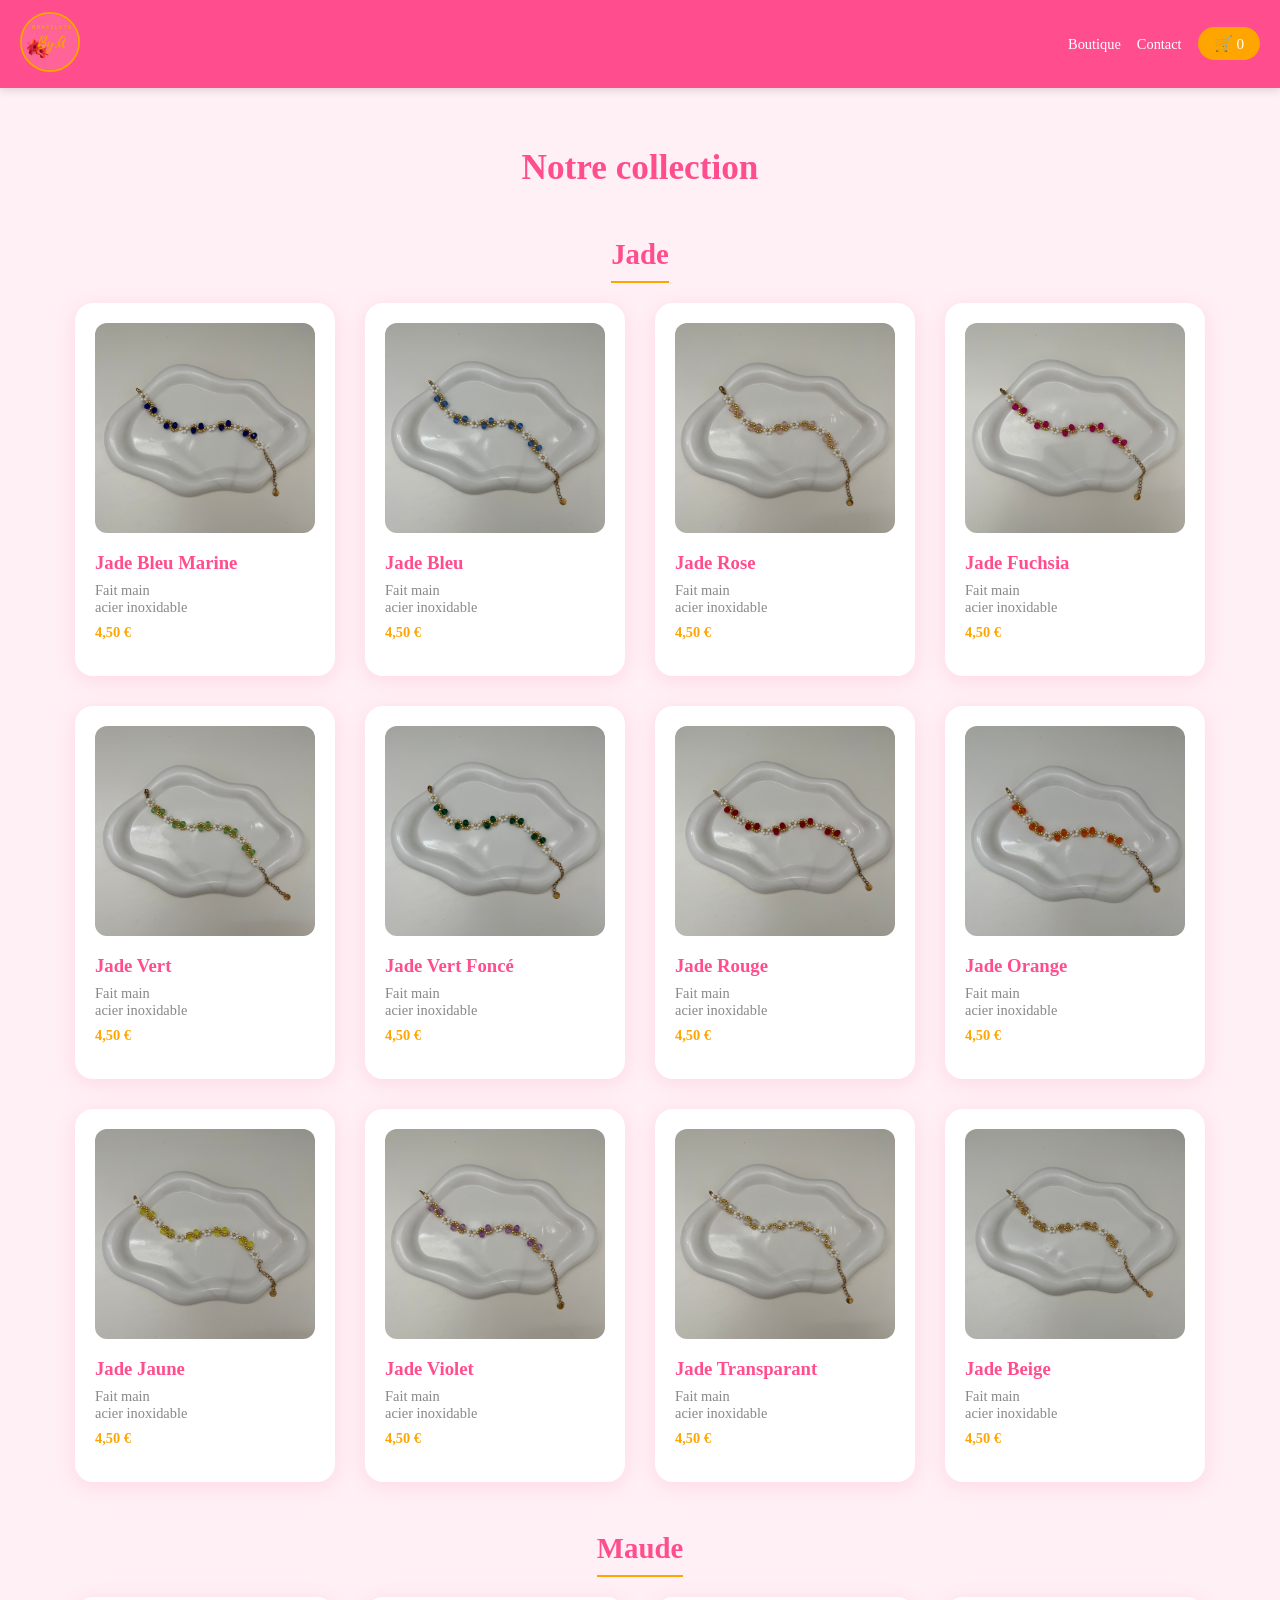
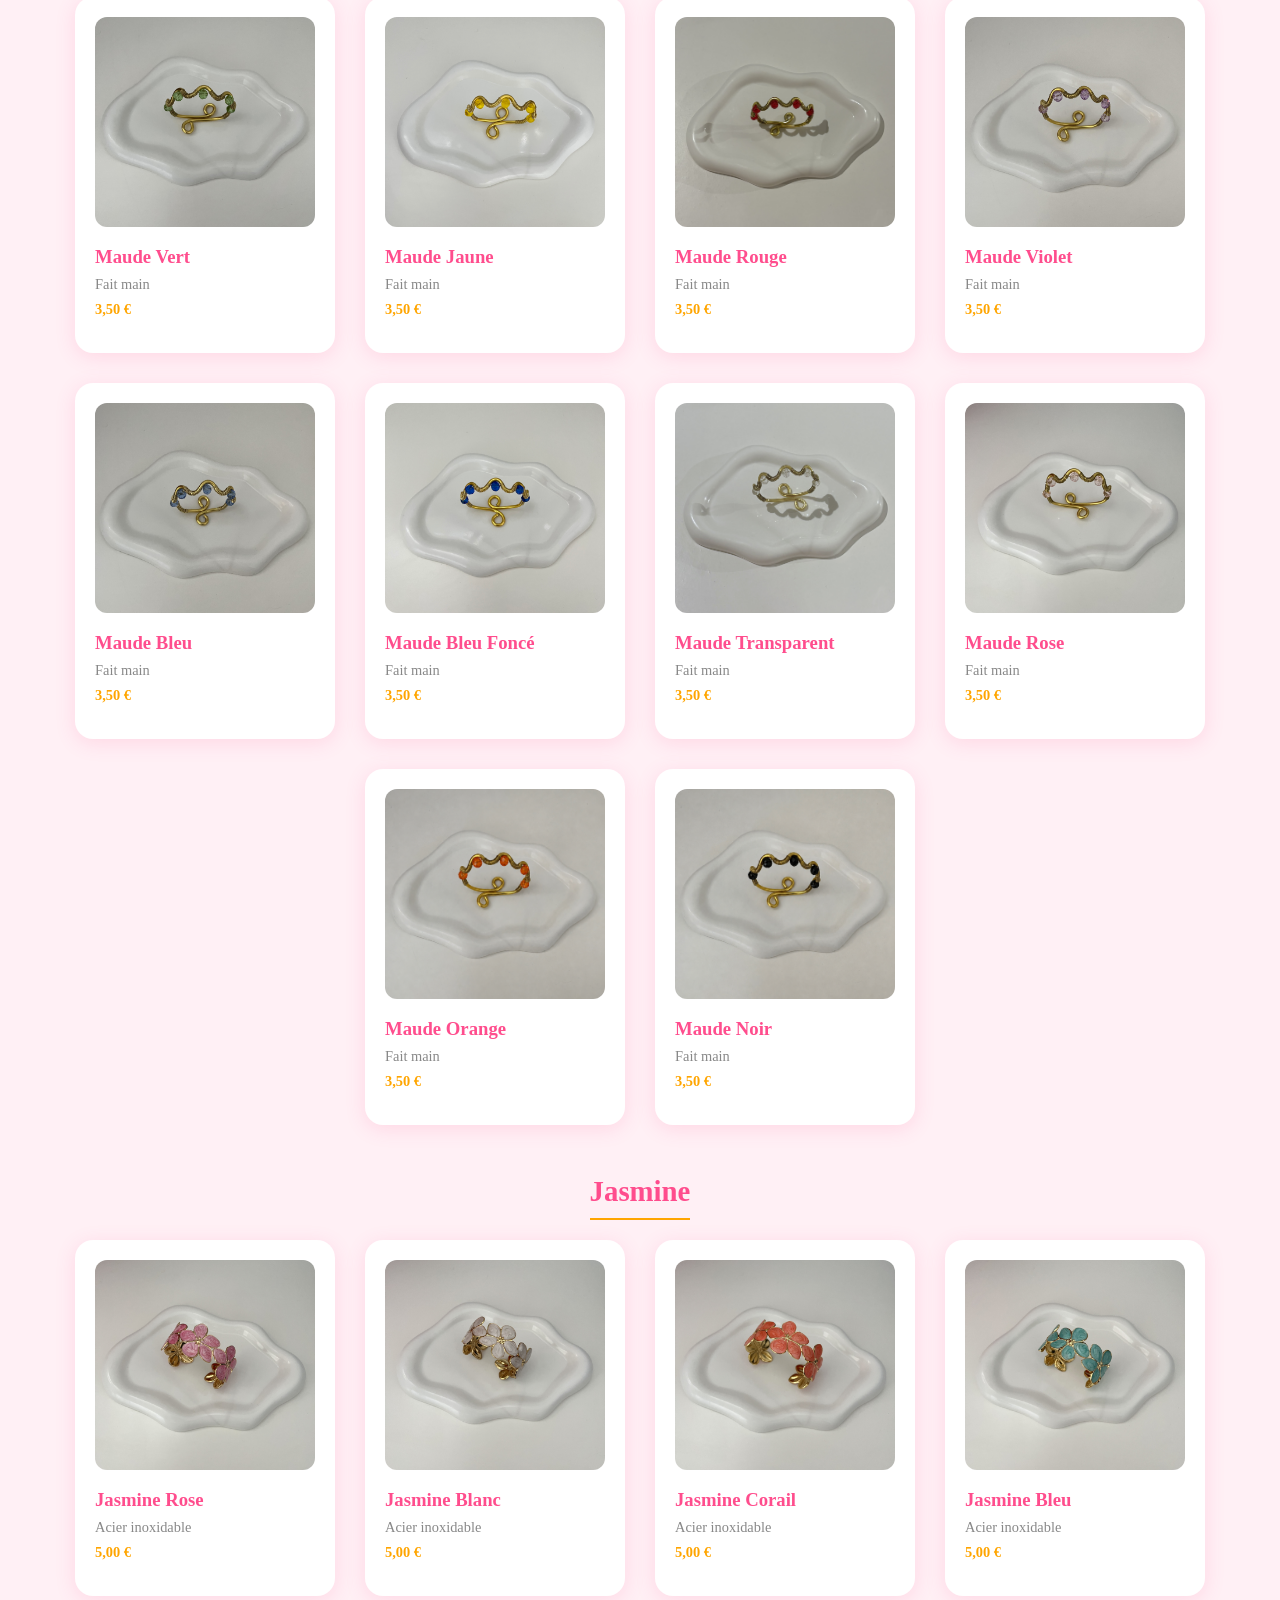
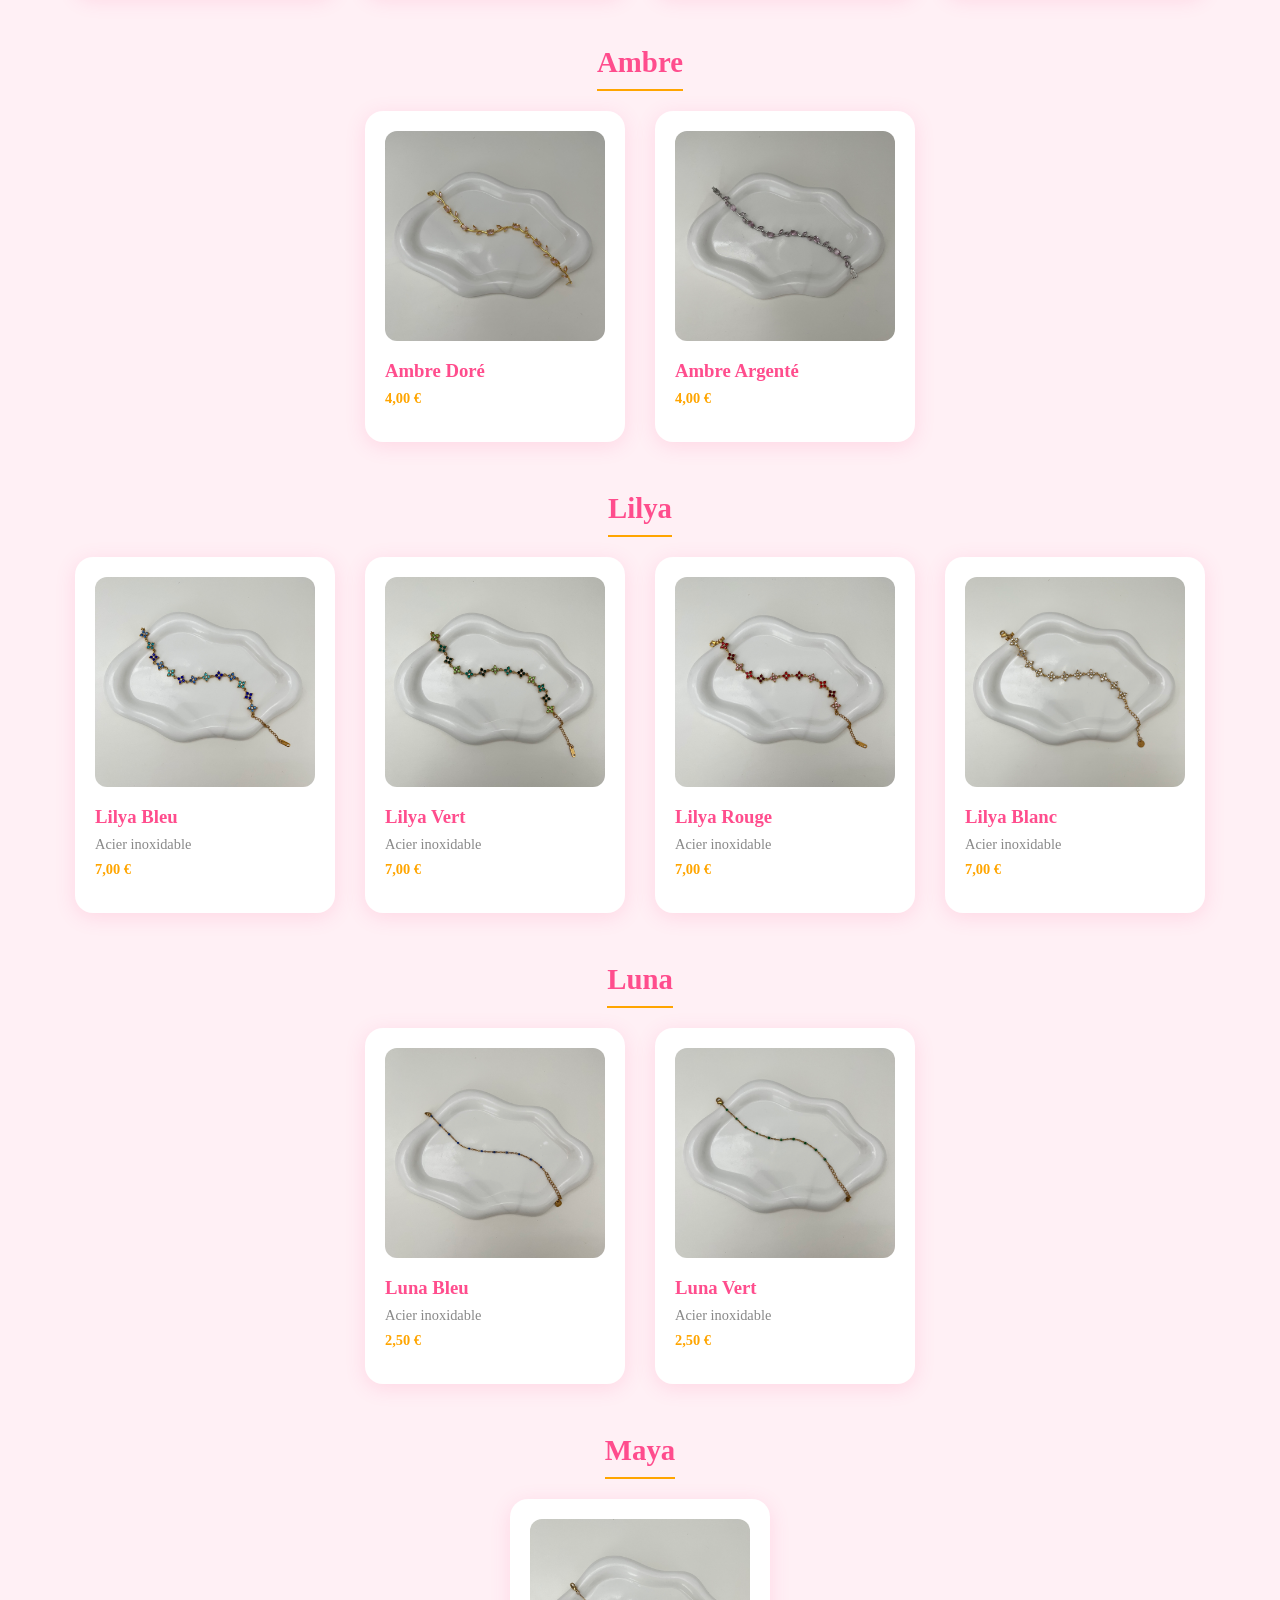
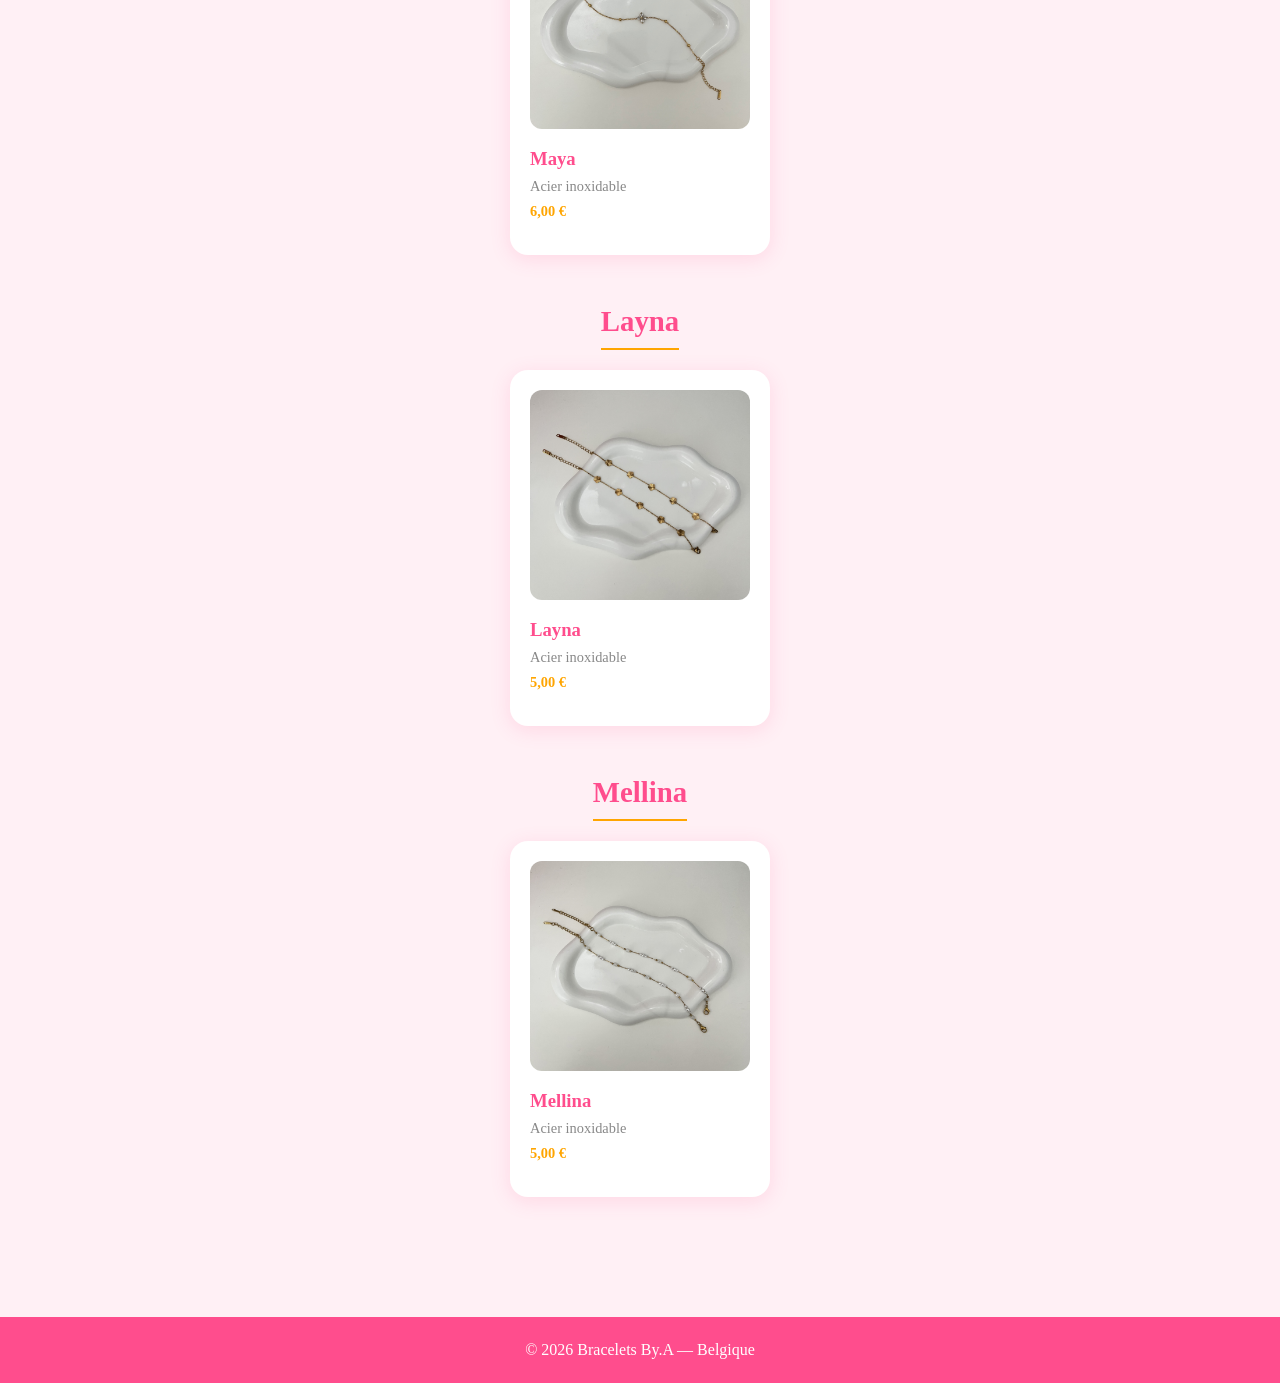
==== boutique.html @ 864e44b2 "Update boutique.html" ====
<!DOCTYPE html>
<html lang="fr">
<head>
  <meta charset="UTF-8" />
  <meta name="viewport" content="width=device-width, initial-scale=1.0"/>
  <title>Boutique — Bracelets By.A</title>
  <link rel="stylesheet" href="style.css" />
  <link rel="icon" type="image/png" href="images/logo.png">
</head>
<body>

  <header>
    <a href="index.html" class="logo">
      <img src="images/logo.png" alt="Bracelets By.A" />
    </a>
    <nav>
      <a href="boutique.html">Boutique</a>
      <a href="contact.html">Contact</a>
      <a href="panier.html" class="icone-panier">
        🛒 <span id="compteur-panier">0</span>
      </a>
    </nav>
  </header>

  <section class="boutique">
    <h2>Notre collection</h2>

    <!-- JADE -->
    <h3 class="categorie" id="jade">Jade</h3>
    <div class="produits">
      <a href="produit.html?nom=Jade Bleu Marine&prix=4.50&photo=jadebleumarine.jpeg&stock= 1" class="carte">
        <img src="images/jadebleumarine.jpeg" alt="Jade Bleu Marine" />
        <h3>Jade Bleu Marine</h3>
        <p class="description">Fait main<br>acier inoxidable</p>
        <p class="prix">4,50 €</p>
      </a>
      <a href="produit.html?nom=Jade Bleu&prix=4.50&photo=jadebleu.jpeg&stock= 3" class="carte">
        <img src="images/jadebleu.jpeg" alt="Jade Bleu" />
        <h3>Jade Bleu</h3>
        <p class="description">Fait main<br>acier inoxidable</p>
        <p class="prix">4,50 €</p>
      </a>
      <a href="produit.html?nom=Jade Rose&prix=4.50&photo=jaderose.jpeg&stock= 2" class="carte">
        <img src="images/jaderose.jpeg" alt="Jade Rose" />
        <h3>Jade Rose</h3>
        <p class="description">Fait main<br>acier inoxidable</p>
        <p class="prix">4,50 €</p>
      </a>
      <a href="produit.html?nom=Jade Fuchsia&prix=4.50&photo=jadefuchsia.jpeg&stock= 2" class="carte">
        <img src="images/jadefuchsia.jpeg" alt="Jade Fuchsia" />
        <h3>Jade Fuchsia</h3>
        <p class="description">Fait main<br>acier inoxidable</p>
        <p class="prix">4,50 €</p>
      </a>
      <a href="produit.html?nom=Jade Vert&prix=4.50&photo=jadevert.jpeg&stock= 2" class="carte">
        <img src="images/jadevert.jpeg" alt="Jade Vert" />
        <h3>Jade Vert</h3>
        <p class="description">Fait main<br>acier inoxidable</p>
        <p class="prix">4,50 €</p>
      </a>
      <a href="produit.html?nom=Jade Vert Foncé&prix=4.50&photo=jadevertfoncé.jpeg&stock= 2" class="carte">
        <img src="images/jadevertfoncé.jpeg" alt="Jade Vert Foncé" />
        <h3>Jade Vert Foncé</h3>
        <p class="description">Fait main<br>acier inoxidable</p>
        <p class="prix">4,50 €</p>
      </a>
      <a href="produit.html?nom=Jade Rouge&prix=4.50&photo=jaderouge.jpeg&stock= 2" class="carte">
        <img src="images/jaderouge.jpeg" alt="Jade Rouge" />
        <h3>Jade Rouge</h3>
        <p class="description">Fait main<br>acier inoxidable</p>
        <p class="prix">4,50 €</p>
      </a>
      <a href="produit.html?nom=Jade Orange&prix=4.50&photo=jadeorange.jpeg&stock= 1" class="carte">
        <img src="images/jadeorange.jpeg" alt="Jade Orange" />
        <h3>Jade Orange</h3>
        <p class="description">Fait main<br>acier inoxidable</p>
        <p class="prix">4,50 €</p>
      </a>
       <a href="produit.html?nom=Jade Jaune&prix=4.50&photo=jadejaune.jpeg&stock= 2" class="carte">
        <img src="images/jadejaune.jpeg" alt="Jade Jaune" />
        <h3>Jade Jaune</h3>
        <p class="description">Fait main<br>acier inoxidable</p>
        <p class="prix">4,50 €</p>
      </a>
        <a href="produit.html?nom=Jade Violet&prix=4.50&photo=jadeviolet.jpeg&stock= 1" class="carte">
        <img src="images/jadeviolet.jpeg" alt="Jade Violet" />
        <h3>Jade Violet</h3>
        <p class="description">Fait main<br>acier inoxidable</p>
        <p class="prix">4,50 €</p>
      </a>
        <a href="produit.html?nom=Jade Transparant&prix=4.50&photo=jadetransparant.jpeg&stock= 3" class="carte">
        <img src="images/jadetransparant.jpeg" alt="Jade Transparant" />
        <h3>Jade Transparant</h3>
        <p class="description">Fait main<br>acier inoxidable</p>
        <p class="prix">4,50 €</p>
      </a>
        <a href="produit.html?nom=Jade Beige&prix=4.50&photo=jadebeige.jpeg&stock= 1" class="carte">
        <img src="images/jadebeige.jpeg" alt="Jade Beige" />
        <h3>Jade Beige</h3>
        <p class="description">Fait main<br>acier inoxidable</p>
        <p class="prix">4,50 €</p>
      </a>
    </div>

    <!-- MAUDE -->
    <h3 class="categorie" id="maude">Maude</h3>
    <div class="produits">
      <a href="produit.html?nom=Maude Vert&prix=3.50&photo=maudevert.jpeg&stock= 5" class="carte">
        <img src="images/maudevert.jpeg" alt="Maude Vert" />
        <h3>Maude Vert</h3>
        <p class="description">Fait main</p>
        <p class="prix">3,50 €</p>
      </a>
      <a href="produit.html?nom=Maude Jaune&prix=3.50&photo=maudejaune.jpeg&stock= 2" class="carte">
        <img src="images/maudejaune.jpeg" alt="Maude Jaune" />
        <h3>Maude Jaune</h3>
        <p class="description">Fait main</p>
        <p class="prix">3,50 €</p>
      </a>
      <a href="produit.html?nom=Maude Rouge&prix=3.50&photo=mauderouge.jpeg&stock= 2" class="carte">
        <img src="images/mauderouge.jpeg" alt="Maude Rouge" />
        <h3>Maude Rouge</h3>
        <p class="description">Fait main</p>
        <p class="prix">3,50 €</p>
      </a>
      <a href="produit.html?nom=Maude Violet&prix=3.50&photo=maudeviolet.jpeg&stock= 1" class="carte">
        <img src="images/maudeviolet.jpeg" alt="Maude Violet" />
        <h3>Maude Violet</h3>
        <p class="description">Fait main</p>
        <p class="prix">3,50 €</p>
      </a>
      <a href="produit.html?nom=Maude Bleu&prix=3.50&photo=maudebleu.jpeg&stock= 3" class="carte">
        <img src="images/maudebleu.jpeg" alt="Maude Bleu" />
        <h3>Maude Bleu</h3>
        <p class="description">Fait main</p>
        <p class="prix">3,50 €</p>
      </a>
      <a href="produit.html?nom=Maude Bleu Foncé&prix=3.50&photo=maudebleufoncé.jpeg&stock= 3" class="carte">
        <img src="images/maudebleufoncé.jpeg" alt="Maude Bleu Foncé" />
        <h3>Maude Bleu Foncé</h3>
        <p class="description">Fait main</p>
        <p class="prix">3,50 €</p>
      </a>
      <a href="produit.html?nom=Maude Transparent&prix=3.50&photo=maudetransparant.jpeg&stock= 6" class="carte">
        <img src="images/maudetransparant.jpeg" alt="Maude Transparent" />
        <h3>Maude Transparent</h3>
        <p class="description">Fait main</p>
        <p class="prix">3,50 €</p>
      </a>
      <a href="produit.html?nom=Maude Rose&prix=3.50&photo=mauderose.jpeg&stock= 1" class="carte">
        <img src="images/mauderose.jpeg" alt="Maude Noir" />
        <h3>Maude Rose</h3>
        <p class="description">Fait main</p>
        <p class="prix">3,50 €</p>
      </a>
        <a href="produit.html?nom=Maude Orange&prix=3.50&photo=maudeorange.jpeg&stock= 2" class="carte">
        <img src="images/maudeorange.jpeg" alt="Maude Orange" />
        <h3>Maude Orange</h3>
        <p class="description">Fait main</p>
        <p class="prix">3,50 €</p>
      </a>
      <a href="produit.html?nom=Maude Noir&prix=3.50&photo=maudenoir.jpeg&stock= 6" class="carte">
        <img src="images/maudenoir.jpeg" alt="Maude Noir" />
        <h3>Maude Noir</h3>
        <p class="description">Fait main</p>
        <p class="prix">3,50 €</p>
      </a>
    </div>

    <!-- JASMINE -->
    <h3 class="categorie" id="jasmine">Jasmine</h3>
    <div class="produits">
      <a href="produit.html?nom=Jasmine Rose&prix=5.00&photo=jasminerose.jpeg&stock= 4" class="carte">
        <img src="images/jasminerose.jpeg" alt="Jasmine Rose" />
        <h3>Jasmine Rose</h3>
        <p class="description">Acier inoxidable</p>
        <p class="prix">5,00 €</p>
      </a>
      <a href="produit.html?nom=Jasmine Blanc&prix=5.00&photo=jasmineblanc.jpeg&stock= 4" class="carte">
        <img src="images/jasmineblanc.jpeg" alt="Jasmine Blanc" />
        <h3>Jasmine Blanc</h3>
        <p class="description">Acier inoxidable</p>
        <p class="prix">5,00 €</p>
      </a>
      <a href="produit.html?nom=Jasmine Corail&prix=5.00&photo=jasminecorail.jpeg&stock= 4" class="carte">
        <img src="images/jasminecorail.jpeg" alt="Jasmine Corail" />
        <h3>Jasmine Corail</h3>
        <p class="description">Acier inoxidable</p>
        <p class="prix">5,00 €</p>
      </a>
      <a href="produit.html?nom=Jasmine Bleu&prix=5.00&photo=jasminebleu.jpeg&stock= 4" class="carte">
        <img src="images/jasminebleu.jpeg" alt="Jasmine Bleu" />
        <h3>Jasmine Bleu</h3>
        <p class="description">Acier inoxidable</p>
        <p class="prix">5,00 €</p>
      </a>
    </div>

    <!-- Ambre -->
    <h3 class="categorie" id="ambre">Ambre</h3>
    <div class="produits">
      <a href="produit.html?nom=Ambre Doré&prix=4.00&photo=ambredoré.jpeg&stock= 5" class="carte">
        <img src="images/ambredoré.jpeg" alt="Ambre Doré" />
        <h3>Ambre Doré</h3>
        <p class="prix">4,00 €</p>
      </a>
      <a href="produit.html?nom=Ambre Argenté&prix=4.00&photo=ambreargenté.jpeg&stock= 5" class="carte">
        <img src="images/ambreargenté.jpeg" alt="Ambre Argenté" />
        <h3>Ambre Argenté</h3>
        <p class="prix">4,00 €</p>
      </a>
    </div>

  <!-- Lilya -->
    <h3 class="categorie" id="lilya">Lilya</h3>
    <div class="produits">
      <a href="produit.html?nom=Lilya Bleu&prix=7.00&photo=lilyableu.jpeg&stock= 10" class="carte">
        <img src="images/lilyableu.jpeg" alt="Lilya Bleu" />
        <h3>Lilya Bleu</h3>
        <p class="description">Acier inoxidable</p>
        <p class="prix">7,00 €</p>
      </a>
      <a href="produit.html?nom=Lilya Vert&prix=7.00&photo=lilyavert.jpeg&stock= 11" class="carte">
        <img src="images/lilyavert.jpeg" alt="Lilya Vert" />
        <h3>Lilya Vert</h3>
        <p class="description">Acier inoxidable</p>
        <p class="prix">7,00 €</p>
      </a>
      <a href="produit.html?nom=Lilya Rouge&prix=7.00&photo=lilyarouge.jpeg&stock= 10" class="carte">
        <img src="images/lilyarouge.jpeg" alt="Lilya Rouge" />
        <h3>Lilya Rouge</h3>
        <p class="description">Acier inoxidable</p>
        <p class="prix">7,00 €</p>
      </a>
      <a href="produit.html?nom=Lilya Blanc&prix=7.00&photo=lilyablanc.jpeg&stock= 10" class="carte">
        <img src="images/lilyablanc.jpeg" alt="Lilya Blanc" />
        <h3>Lilya Blanc</h3>
        <p class="description">Acier inoxidable</p>
        <p class="prix">7,00 €</p>
      </a>
    </div>

    <!-- Luna -->
    <h3 class="categorie" id="luna">Luna</h3>
    <div class="produits">
      <a href="produit.html?nom=Luna Bleu&prix=2.50&photo=lunableu.jpeg&stock= 6" class="carte">
        <img src="images/lunableu.jpeg" alt="Luna Bleu" />
        <h3>Luna Bleu</h3>
        <p class="description">Acier inoxidable</p>
        <p class="prix">2,50 €</p>
      </a>
      <a href="produit.html?nom=Luna Vert&prix=2.50&photo=lunavert.jpeg&stock= 5" class="carte">
        <img src="images/lunavert.jpeg" alt="Luna Vert" />
        <h3>Luna Vert</h3>
        <p class="description">Acier inoxidable</p>
        <p class="prix">2,50 €</p>
      </a>
    </div>

<!-- Maya -->
    <h3 class="categorie" id="maya">Maya</h3>
    <div class="produits">
      <a href="produit.html?nom=Maya&prix=6.00&photo=maya.jpeg&stock= 12" class="carte">
        <img src="images/maya.jpeg" alt="Maya" />
        <h3>Maya</h3>
        <p class="description">Acier inoxidable</p>
        <p class="prix">6,00 €</p>
      </a>
    </div>

    <!-- Layna -->
    <h3 class="categorie" id="layna">Layna</h3>
    <div class="produits">
      <a href="produit.html?nom=Layna&prix=5.00&photo=layna.jpg&stock= 1" class="carte">
        <img src="images/layna.jpg" alt="Layna" />
        <h3>Layna</h3>
        <p class="description">Acier inoxidable</p>
        <p class="prix">5,00 €</p>
      </a>
    </div>

    <!-- Mellina -->
    <h3 class="categorie" id="mellina">Mellina</h3>
    <div class="produits">
      <a href="produit.html?nom=Mellina&prix=5.00&photo=mellina.jpeg&stock= 5" class="carte">
        <img src="images/mellina.jpeg" alt="Mellina" />
        <h3>Mellina</h3>
        <p class="description">Acier inoxidable</p>
        <p class="prix">5,00 €</p>
      </a>
    </div>
  </section>

  <footer>
    <p>© 2026 Bracelets By.A — Belgique</p>
  </footer>

  <script src="panier.js"></script>

</body>
</html>
---- style.css ----
* {
  margin: 0;
  padding: 0;
  box-sizing: border-box;
  font-family: 'Georgia', serif;
}

body {
  background-color: #fff0f5;
  color: #333;
}

/* ── HEADER ── */
header {
  background-color: #ff4d8d;
  padding: 12px 20px;
  display: flex;
  justify-content: space-between;
  align-items: center;
  gap: 20px;
  position: sticky;
  top: 0;
  z-index: 100;
  box-shadow: 0 2px 8px rgba(0,0,0,0.15);
}

.logo img {
  height: 60px;
  width: 60px;
  object-fit: cover;
  border-radius: 50%;
  border: 2px solid #ffa500;
}

nav a {
  margin-left: 12px;
  text-decoration: none;
  color: white;
  font-size: 0.9rem;
}
nav a:hover { text-decoration: underline; }

.icone-panier {
  background-color: #ffa500;
  color: white !important;
  padding: 8px 16px;
  border-radius: 20px;
  font-size: 0.95rem;
}

/* ── HERO ── */
.hero {
  width: 100%;
  position: relative;
}

.banniere {
  width: 100%;
  max-height: 500px;
  object-fit: cover;
  display: block;
}

.bouton-hero {
  position: absolute;
  bottom: 30px;
  left: 50%;
  transform: translateX(-50%);
  background-color: #ff4d8d;
  color: white;
  padding: 14px 32px;
  border-radius: 30px;
  text-decoration: none;
  font-size: 1.1rem;
  font-family: 'Georgia', serif;
  transition: background 0.3s;
  white-space: nowrap;
}

.bouton-hero:hover { background-color: #ffa500; }

/* ── BOUTON ── */
.bouton-centre {
  text-align: center;
  padding: 40px 20px;
  background-color: #fff0f5;
}

.bouton {
  background-color: #ff4d8d;
  color: white;
  padding: 16px 36px;
  border-radius: 30px;
  text-decoration: none;
  font-size: 1.1rem;
  display: inline-block;
  transition: background 0.3s;
}
.bouton:hover { background-color: #ffa500; }

/* ── AVANTAGES ── */
.avantages {
  display: flex;
  justify-content: center;
  gap: 40px;
  padding: 50px 40px;
  flex-wrap: wrap;
  background: white;
}

.avantage {
  text-align: center;
  max-width: 220px;
}
.avantage span { font-size: 2.5rem; }
.avantage h3 { color: #ff4d8d; margin: 12px 0 8px; }
.avantage p { color: #888; font-size: 0.95rem; }

/* ── BOUTIQUE ── */
.boutique {
  padding: 60px 40px;
  text-align: center;
}
.boutique h2 {
  font-size: 2.2rem;
  color: #ff4d8d;
  margin-bottom: 40px;
}

.produits {
  display: flex;
  flex-wrap: wrap;
  gap: 30px;
  justify-content: center;
}

.carte {
  background: white;
  border-radius: 18px;
  padding: 20px;
  width: 260px;
  box-shadow: 0 4px 20px rgba(255,77,141,0.15);
  transition: transform 0.25s;
  text-align: left;
  text-decoration: none;
  color: inherit;
  display: block;
  box-sizing: border-box;
}
.carte:hover { transform: translateY(-6px); }
.carte:visited { color: inherit; }

.carte img {
  width: 100%;
  height: 210px;
  object-fit: cover;
  border-radius: 12px;
  margin-bottom: 15px;
}
.carte h3 { color: #ff4d8d; margin-bottom: 8px; }
.carte p { color: #888; font-size: 0.9rem; margin-bottom: 8px; }
.prix {
  font-size: 1.25rem;
  font-weight: bold;
  color: #ffa500;
  margin-bottom: 15px !important;
}

/* ── CATEGORIES ── */
.categorie {
  font-size: 1.8rem;
  color: #ff4d8d;
  margin: 50px auto 20px;
  text-align: center;
  border-bottom: 2px solid #ffa500;
  padding-bottom: 10px;
  width: fit-content;
}

/* ── PANIER PAGE ── */
.panier-page {
  max-width: 700px;
  margin: 60px auto;
  padding: 0 20px;
}
.panier-page h2 {
  font-size: 2rem;
  color: #ff4d8d;
  margin-bottom: 30px;
}

.ligne-panier {
  display: flex;
  align-items: center;
  justify-content: space-between;
  background: white;
  padding: 16px 20px;
  border-radius: 12px;
  margin-bottom: 12px;
  box-shadow: 0 2px 10px rgba(255,77,141,0.1);
}
.nom-produit { flex: 1; font-size: 1rem; color: #333; }
.qte { margin: 0 20px; color: #888; }
.sous-total { font-weight: bold; color: #ffa500; margin-right: 20px; }

.supprimer {
  background: none;
  border: none;
  color: #aaa;
  font-size: 1.1rem;
  cursor: pointer;
}
.supprimer:hover { color: #e05c5c; }

#resume-panier {
  text-align: right;
  margin-top: 30px;
}
#resume-panier p {
  font-size: 1.3rem;
  margin-bottom: 20px;
  color: #333;
}

#bouton-payer {
  background-color: #ff4d8d;
  color: white;
  border: none;
  padding: 16px 40px;
  border-radius: 30px;
  font-size: 1.1rem;
  cursor: pointer;
  transition: background 0.3s;
}
#bouton-payer:hover { background-color: #ffa500; }
#bouton-payer:disabled { background-color: #ccc; cursor: not-allowed; }

/* ── CONTACT ── */
.contact {
  max-width: 600px;
  margin: 80px auto;
  text-align: center;
  padding: 0 20px;
}
.contact h2 { font-size: 2rem; color: #ff4d8d; margin-bottom: 20px; }
.contact p { margin-bottom: 12px; font-size: 1.05rem; }
.contact a { color: #ffa500; }

/* ── FOOTER ── */
footer {
  text-align: center;
  padding: 24px;
  background-color: #ff4d8d;
  color: white;
  margin-top: 60px;
}

/* ── PAGE PRODUIT ── */
.page-produit {
  display: flex;
  flex-direction: row;
  gap: 60px;
  max-width: 900px;
  margin: 60px auto;
  padding: 0 20px;
  align-items: flex-start;
}

.produit-image {
  flex-shrink: 0;
}

.produit-image img {
  width: 280px;
  height: 280px;
  object-fit: cover;
  border-radius: 20px;
  box-shadow: 0 4px 20px rgba(255,77,141,0.2);
}

.produit-info {
  display: flex;
  flex-direction: column;
  gap: 20px;
}

.produit-info h2 {
  font-size: 2rem;
  color: #ff4d8d;
}

.produit-prix {
  font-size: 1.8rem;
  font-weight: bold;
  color: #ffa500;
}

.stock {
  font-size: 1rem;
  font-weight: bold;
}

.produit-info button {
  padding: 14px 30px;
  background-color: #ff4d8d;
  color: white;
  border: none;
  border-radius: 25px;
  font-size: 1.1rem;
  cursor: pointer;
  transition: background 0.3s;
  width: fit-content;
}
.produit-info button:hover { background-color: #ffa500; }

.retour {
  color: #ff4d8d;
  text-decoration: none;
  font-size: 0.95rem;
}
.retour:hover { text-decoration: underline; }

/* ── RESPONSIVE MOBILE ── */
@media (max-width: 600px) {
  header { padding: 12px 20px; }
  .avantages { flex-direction: column; align-items: center; }
  .boutique { padding: 40px 15px; }
  .banniere { max-height: 200px; }
  .produits {
    gap: 15px;
  }
  .carte {
    width: calc(50% - 8px);
    padding: 12px;
  }
  .carte img {
    height: 150px;
  }
  .page-produit {
    flex-direction: column;
  }
  .produit-image img {
    width: 100%;
    height: 300px;
  }
  .banniere {
    max-height: 350px;
    object-fit: cover;
  }

  .bouton-hero {
    background-color: #ff4d8d !important;
    color: white !important;
    text-decoration: none !important;
  }

  .bouton-hero:visited {
    color: white !important;
  }
}
/* ── CATEGORIES ACCUEIL ── */
.categories-accueil {
  padding: 60px 40px;
  text-align: center;
  background-color: #fff0f5;
}

.categories-accueil h2 {
  font-size: 2rem;
  color: #ff4d8d;
  margin-bottom: 40px;
}

.categories-grille {
  display: flex;
  flex-wrap: wrap;
  gap: 30px;
  justify-content: center;
}

.categorie-carte {
  text-decoration: none;
  width: 220px;
  border-radius: 18px;
  overflow: hidden;
  box-shadow: 0 4px 20px rgba(255,77,141,0.15);
  transition: transform 0.25s;
  background: white;
}

.categorie-carte:hover { transform: translateY(-6px); }

.categorie-carte img {
  width: 100%;
  height: 200px;
  object-fit: cover;
  display: block;
}

.categorie-nom {
  padding: 15px;
  font-size: 1.2rem;
  color: #ff4d8d;
  font-weight: bold;
  background: white;
}

@media (max-width: 600px) {
  .categories-accueil { padding: 40px 20px; }
  .categorie-carte { width: 150px; }
  .categorie-carte img { height: 150px; }
}
.carte .prix {
  color: #ffa500 !important;
}
/* ── BADGE ÉPUISÉ ── */
.carte {
  position: relative;
}

.badge-epuise {
  position: absolute;
  top: 10px;
  left: 10px;
  background-color: #e05c5c;
  color: white;
  font-size: 0.75rem;
  font-weight: bold;
  padding: 4px 10px;
  border-radius: 6px;
  z-index: 10;
}
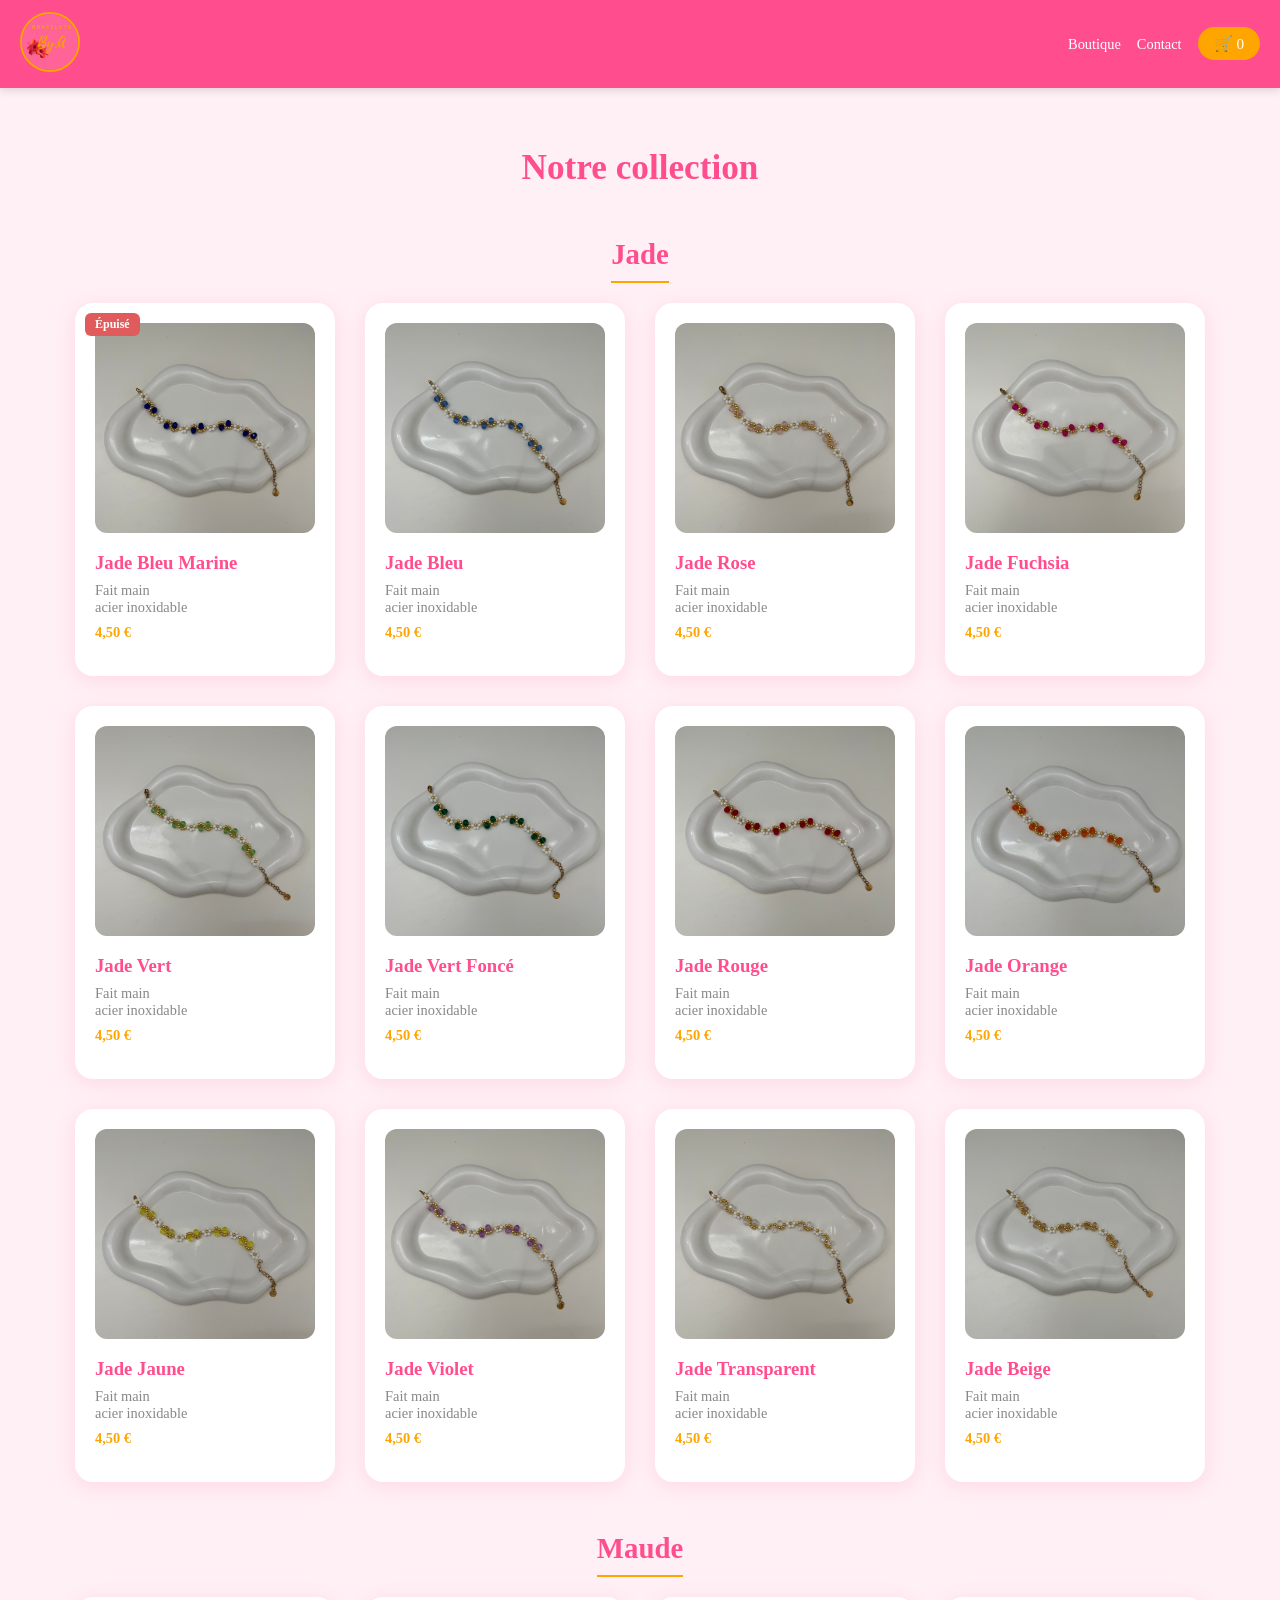
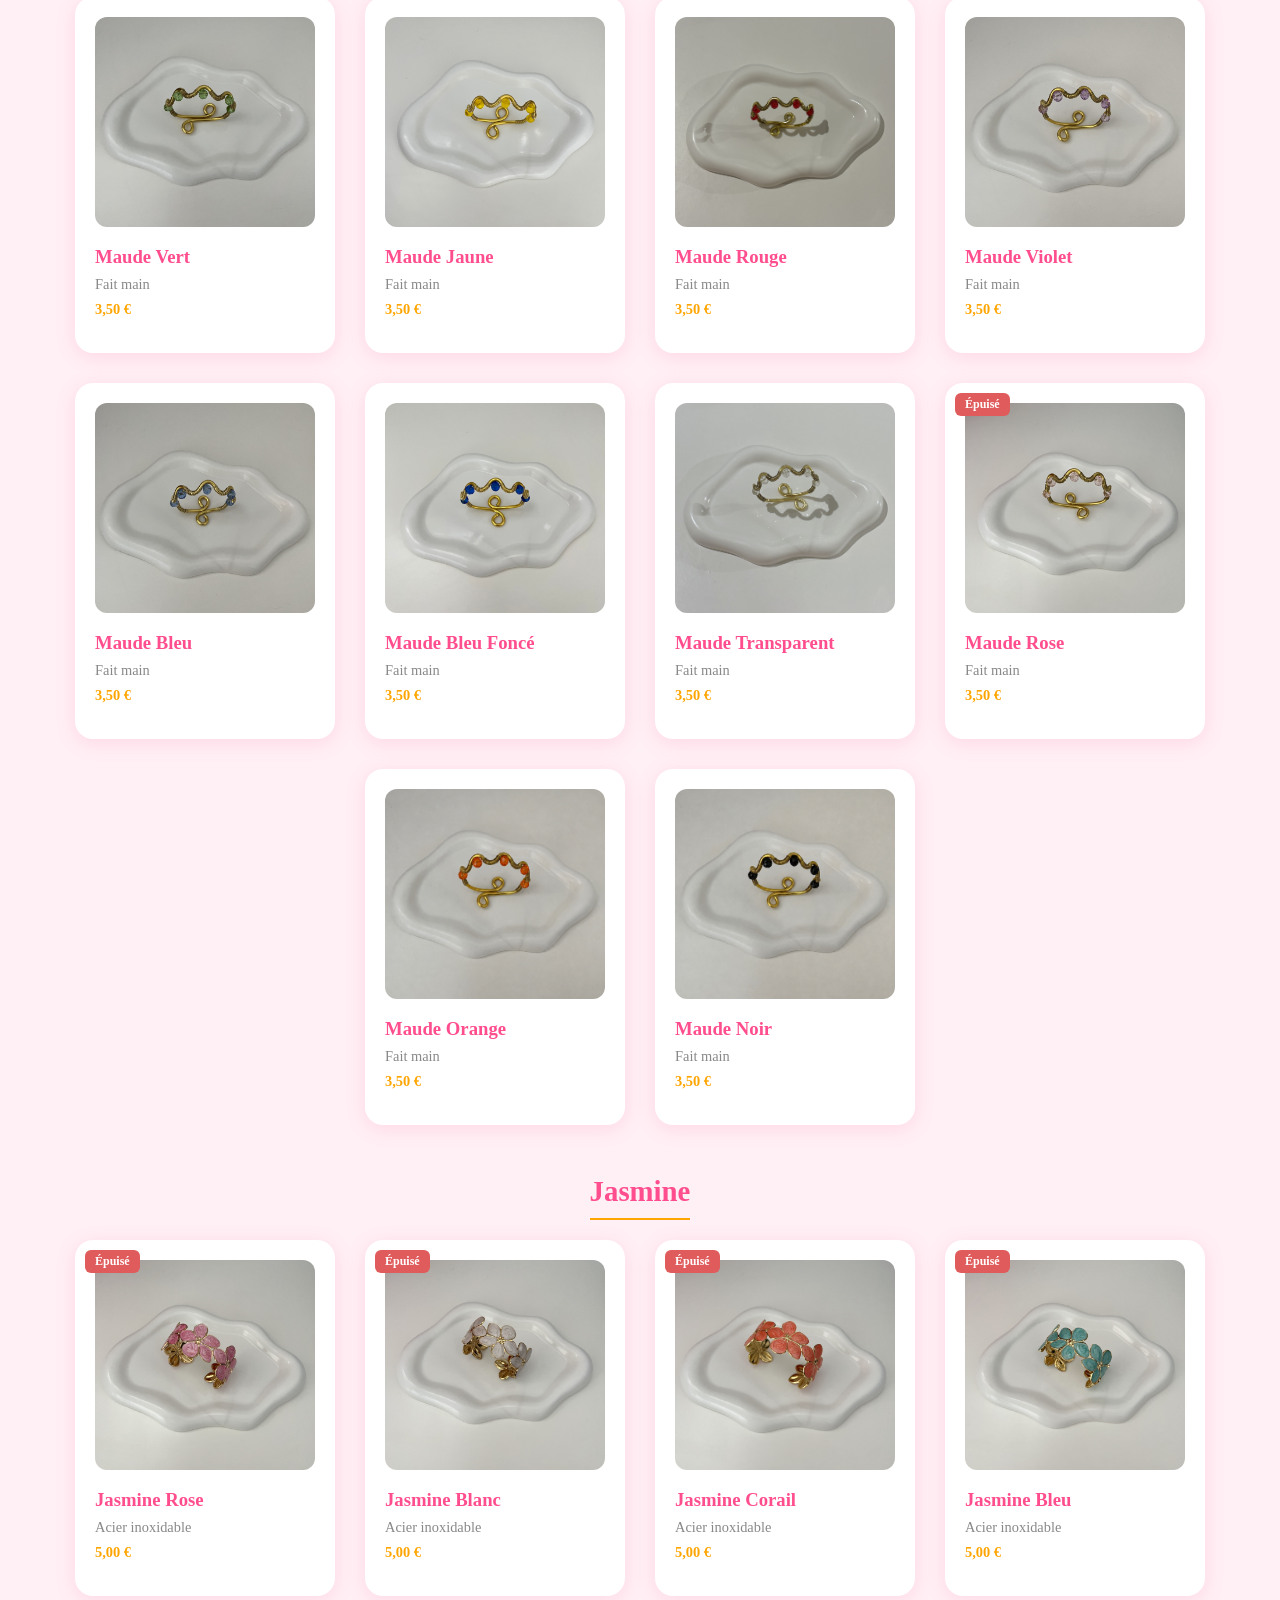
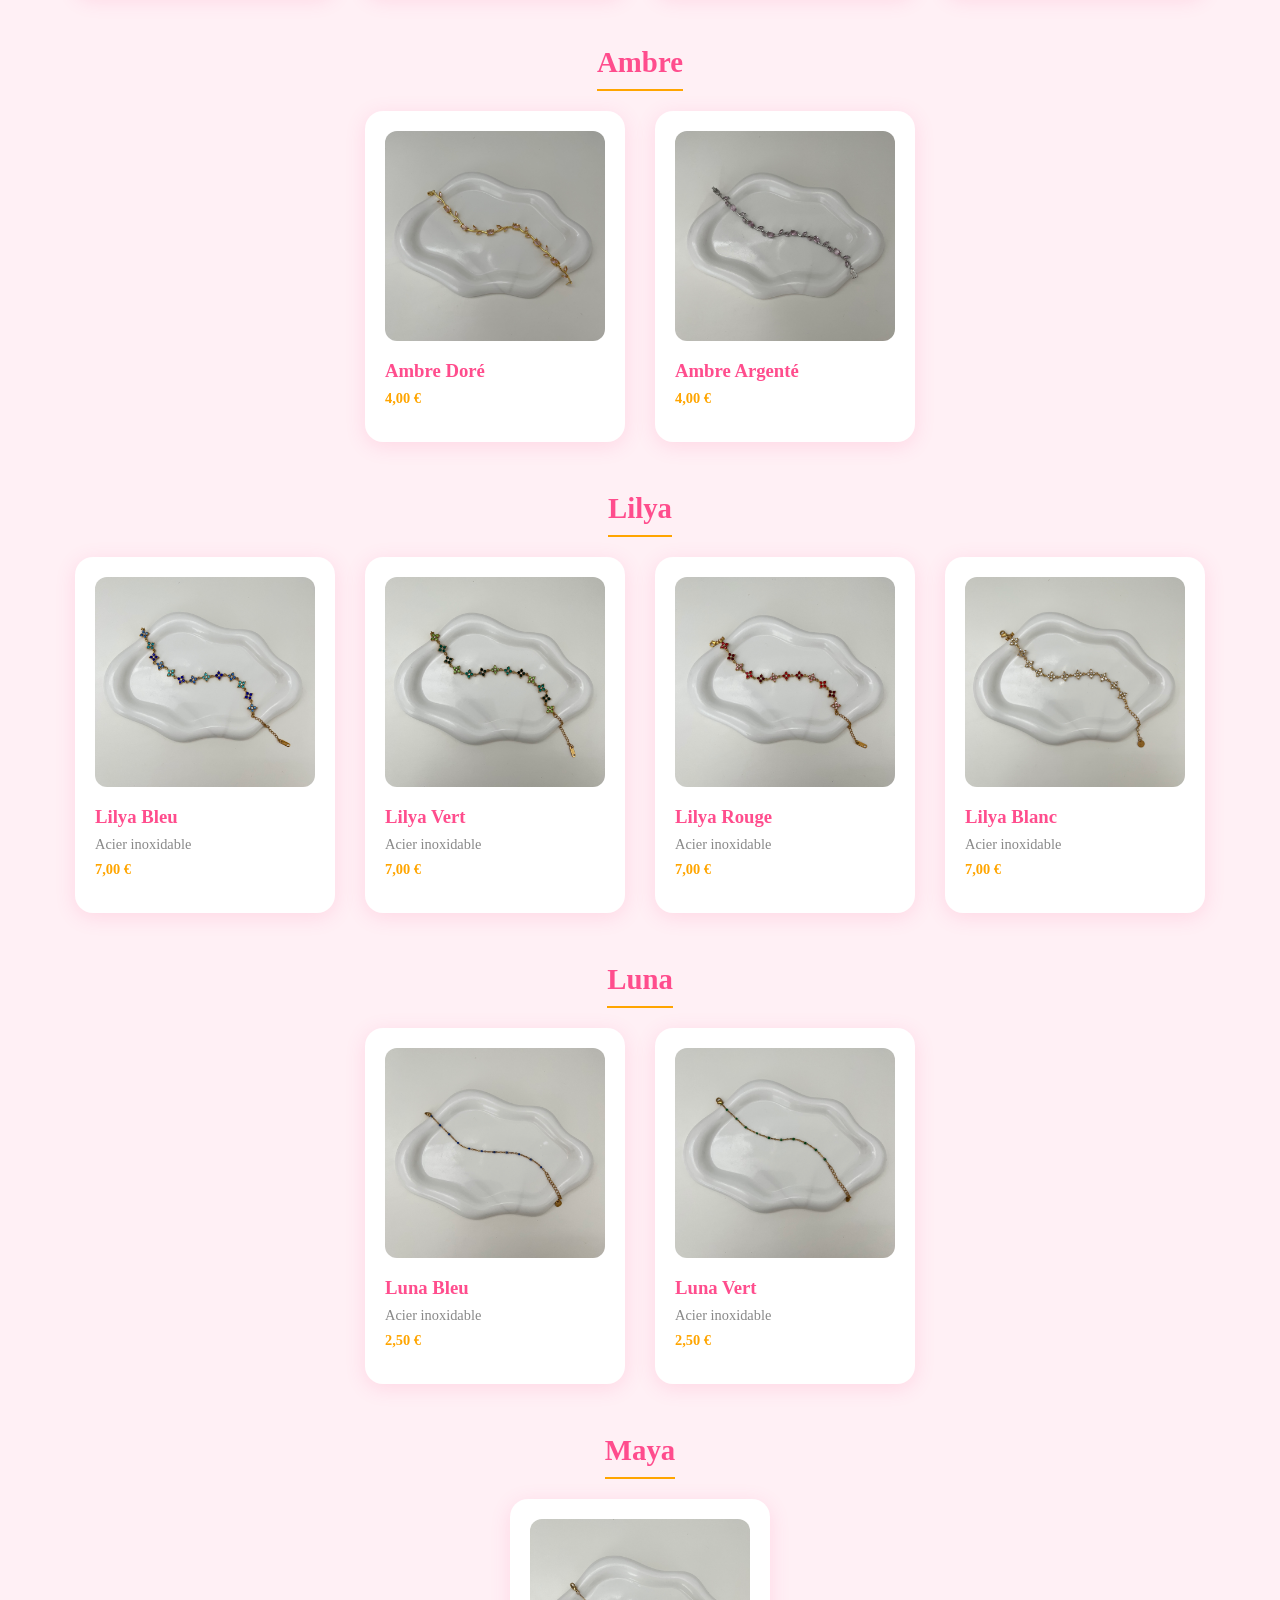
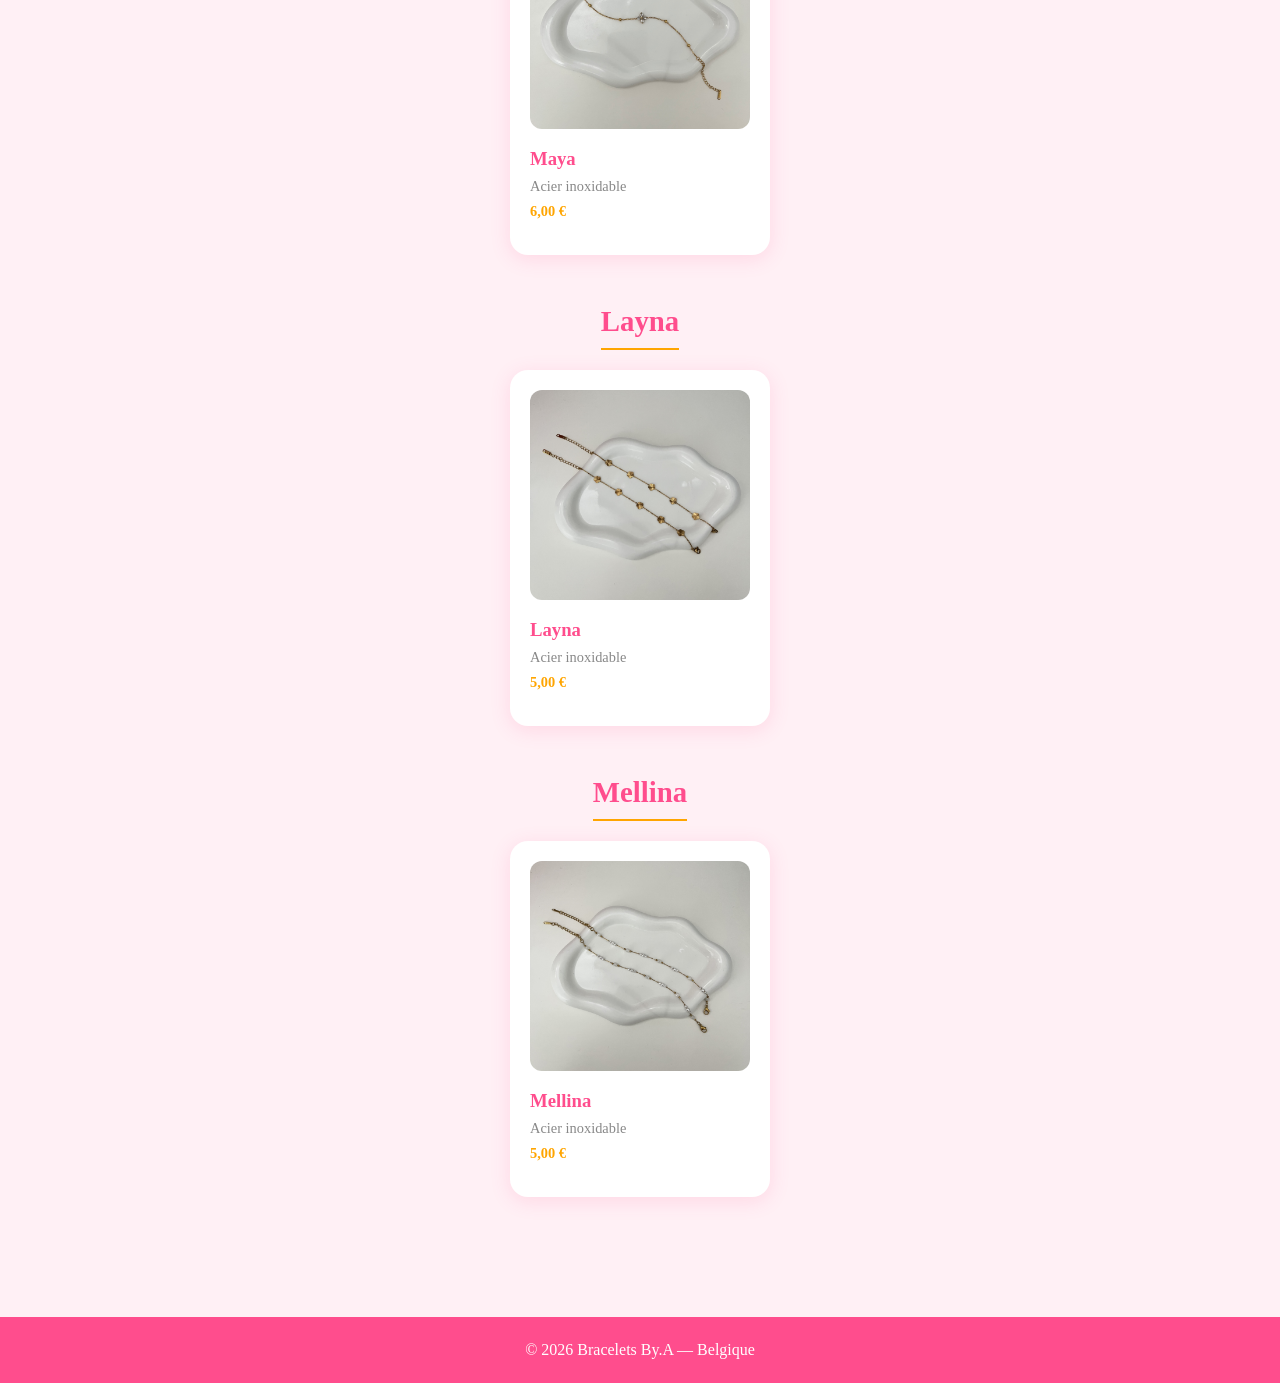
==== commit c3c42dbd: "Update boutique.html" ====
--- a/boutique.html
+++ b/boutique.html
@@ -28,7 +28,7 @@
     <!-- JADE -->
     <h3 class="categorie" id="jade">Jade</h3>
     <div class="produits">
-      <a href="produit.html?nom=Jade Bleu Marine&prix=4.50&photo=jadebleumarine.jpeg&stock= 1" class="carte">
+      <a href="produit.html?nom=Jade Bleu Marine&prix=4.50&photo=jadebleumarine.jpeg&stock= 0" class="carte">
         <img src="images/jadebleumarine.jpeg" alt="Jade Bleu Marine" />
         <h3>Jade Bleu Marine</h3>
         <p class="description">Fait main<br>acier inoxidable</p>
@@ -40,7 +40,7 @@
         <p class="description">Fait main<br>acier inoxidable</p>
         <p class="prix">4,50 €</p>
       </a>
-      <a href="produit.html?nom=Jade Rose&prix=4.50&photo=jaderose.jpeg&stock= 2" class="carte">
+      <a href="produit.html?nom=Jade Rose&prix=4.50&photo=jaderose.jpeg&stock= 1" class="carte">
         <img src="images/jaderose.jpeg" alt="Jade Rose" />
         <h3>Jade Rose</h3>
         <p class="description">Fait main<br>acier inoxidable</p>
@@ -58,7 +58,7 @@
         <p class="description">Fait main<br>acier inoxidable</p>
         <p class="prix">4,50 €</p>
       </a>
-      <a href="produit.html?nom=Jade Vert Foncé&prix=4.50&photo=jadevertfoncé.jpeg&stock= 2" class="carte">
+      <a href="produit.html?nom=Jade Vert Foncé&prix=4.50&photo=jadevertfoncé.jpeg&stock= 1" class="carte">
         <img src="images/jadevertfoncé.jpeg" alt="Jade Vert Foncé" />
         <h3>Jade Vert Foncé</h3>
         <p class="description">Fait main<br>acier inoxidable</p>
@@ -89,8 +89,8 @@
         <p class="prix">4,50 €</p>
       </a>
         <a href="produit.html?nom=Jade Transparant&prix=4.50&photo=jadetransparant.jpeg&stock= 3" class="carte">
-        <img src="images/jadetransparant.jpeg" alt="Jade Transparant" />
-        <h3>Jade Transparant</h3>
+        <img src="images/jadetransparant.jpeg" alt="Jade Transparent" />
+        <h3>Jade Transparent</h3>
         <p class="description">Fait main<br>acier inoxidable</p>
         <p class="prix">4,50 €</p>
       </a>
@@ -147,7 +147,7 @@
         <p class="description">Fait main</p>
         <p class="prix">3,50 €</p>
       </a>
-      <a href="produit.html?nom=Maude Rose&prix=3.50&photo=mauderose.jpeg&stock= 1" class="carte">
+      <a href="produit.html?nom=Maude Rose&prix=3.50&photo=mauderose.jpeg&stock= 0" class="carte">
         <img src="images/mauderose.jpeg" alt="Maude Noir" />
         <h3>Maude Rose</h3>
         <p class="description">Fait main</p>
@@ -159,7 +159,7 @@
         <p class="description">Fait main</p>
         <p class="prix">3,50 €</p>
       </a>
-      <a href="produit.html?nom=Maude Noir&prix=3.50&photo=maudenoir.jpeg&stock= 6" class="carte">
+      <a href="produit.html?nom=Maude Noir&prix=3.50&photo=maudenoir.jpeg&stock= 5" class="carte">
         <img src="images/maudenoir.jpeg" alt="Maude Noir" />
         <h3>Maude Noir</h3>
         <p class="description">Fait main</p>
@@ -170,25 +170,25 @@
     <!-- JASMINE -->
     <h3 class="categorie" id="jasmine">Jasmine</h3>
     <div class="produits">
-      <a href="produit.html?nom=Jasmine Rose&prix=5.00&photo=jasminerose.jpeg&stock= 4" class="carte">
+      <a href="produit.html?nom=Jasmine Rose&prix=5.00&photo=jasminerose.jpeg&stock= 0" class="carte">
         <img src="images/jasminerose.jpeg" alt="Jasmine Rose" />
         <h3>Jasmine Rose</h3>
         <p class="description">Acier inoxidable</p>
         <p class="prix">5,00 €</p>
       </a>
-      <a href="produit.html?nom=Jasmine Blanc&prix=5.00&photo=jasmineblanc.jpeg&stock= 4" class="carte">
+      <a href="produit.html?nom=Jasmine Blanc&prix=5.00&photo=jasmineblanc.jpeg&stock= 0" class="carte">
         <img src="images/jasmineblanc.jpeg" alt="Jasmine Blanc" />
         <h3>Jasmine Blanc</h3>
         <p class="description">Acier inoxidable</p>
         <p class="prix">5,00 €</p>
       </a>
-      <a href="produit.html?nom=Jasmine Corail&prix=5.00&photo=jasminecorail.jpeg&stock= 4" class="carte">
+      <a href="produit.html?nom=Jasmine Corail&prix=5.00&photo=jasminecorail.jpeg&stock= 0" class="carte">
         <img src="images/jasminecorail.jpeg" alt="Jasmine Corail" />
         <h3>Jasmine Corail</h3>
         <p class="description">Acier inoxidable</p>
         <p class="prix">5,00 €</p>
       </a>
-      <a href="produit.html?nom=Jasmine Bleu&prix=5.00&photo=jasminebleu.jpeg&stock= 4" class="carte">
+      <a href="produit.html?nom=Jasmine Bleu&prix=5.00&photo=jasminebleu.jpeg&stock= 0" class="carte">
         <img src="images/jasminebleu.jpeg" alt="Jasmine Bleu" />
         <h3>Jasmine Bleu</h3>
         <p class="description">Acier inoxidable</p>
@@ -204,7 +204,7 @@
         <h3>Ambre Doré</h3>
         <p class="prix">4,00 €</p>
       </a>
-      <a href="produit.html?nom=Ambre Argenté&prix=4.00&photo=ambreargenté.jpeg&stock= 5" class="carte">
+      <a href="produit.html?nom=Ambre Argenté&prix=4.00&photo=ambreargenté.jpeg&stock= 3" class="carte">
         <img src="images/ambreargenté.jpeg" alt="Ambre Argenté" />
         <h3>Ambre Argenté</h3>
         <p class="prix">4,00 €</p>
@@ -214,25 +214,25 @@
   <!-- Lilya -->
     <h3 class="categorie" id="lilya">Lilya</h3>
     <div class="produits">
-      <a href="produit.html?nom=Lilya Bleu&prix=7.00&photo=lilyableu.jpeg&stock= 10" class="carte">
+      <a href="produit.html?nom=Lilya Bleu&prix=7.00&photo=lilyableu.jpeg&stock= 7" class="carte">
         <img src="images/lilyableu.jpeg" alt="Lilya Bleu" />
         <h3>Lilya Bleu</h3>
         <p class="description">Acier inoxidable</p>
         <p class="prix">7,00 €</p>
       </a>
-      <a href="produit.html?nom=Lilya Vert&prix=7.00&photo=lilyavert.jpeg&stock= 11" class="carte">
+      <a href="produit.html?nom=Lilya Vert&prix=7.00&photo=lilyavert.jpeg&stock= 8" class="carte">
         <img src="images/lilyavert.jpeg" alt="Lilya Vert" />
         <h3>Lilya Vert</h3>
         <p class="description">Acier inoxidable</p>
         <p class="prix">7,00 €</p>
       </a>
-      <a href="produit.html?nom=Lilya Rouge&prix=7.00&photo=lilyarouge.jpeg&stock= 10" class="carte">
+      <a href="produit.html?nom=Lilya Rouge&prix=7.00&photo=lilyarouge.jpeg&stock= 6" class="carte">
         <img src="images/lilyarouge.jpeg" alt="Lilya Rouge" />
         <h3>Lilya Rouge</h3>
         <p class="description">Acier inoxidable</p>
         <p class="prix">7,00 €</p>
       </a>
-      <a href="produit.html?nom=Lilya Blanc&prix=7.00&photo=lilyablanc.jpeg&stock= 10" class="carte">
+      <a href="produit.html?nom=Lilya Blanc&prix=7.00&photo=lilyablanc.jpeg&stock= 3" class="carte">
         <img src="images/lilyablanc.jpeg" alt="Lilya Blanc" />
         <h3>Lilya Blanc</h3>
         <p class="description">Acier inoxidable</p>
@@ -243,13 +243,13 @@
     <!-- Luna -->
     <h3 class="categorie" id="luna">Luna</h3>
     <div class="produits">
-      <a href="produit.html?nom=Luna Bleu&prix=2.50&photo=lunableu.jpeg&stock= 6" class="carte">
+      <a href="produit.html?nom=Luna Bleu&prix=2.50&photo=lunableu.jpeg&stock= 5" class="carte">
         <img src="images/lunableu.jpeg" alt="Luna Bleu" />
         <h3>Luna Bleu</h3>
         <p class="description">Acier inoxidable</p>
         <p class="prix">2,50 €</p>
       </a>
-      <a href="produit.html?nom=Luna Vert&prix=2.50&photo=lunavert.jpeg&stock= 5" class="carte">
+      <a href="produit.html?nom=Luna Vert&prix=2.50&photo=lunavert.jpeg&stock= 2" class="carte">
         <img src="images/lunavert.jpeg" alt="Luna Vert" />
         <h3>Luna Vert</h3>
         <p class="description">Acier inoxidable</p>
@@ -260,7 +260,7 @@
 <!-- Maya -->
     <h3 class="categorie" id="maya">Maya</h3>
     <div class="produits">
-      <a href="produit.html?nom=Maya&prix=6.00&photo=maya.jpeg&stock= 12" class="carte">
+      <a href="produit.html?nom=Maya&prix=6.00&photo=maya.jpeg&stock= 10" class="carte">
         <img src="images/maya.jpeg" alt="Maya" />
         <h3>Maya</h3>
         <p class="description">Acier inoxidable</p>
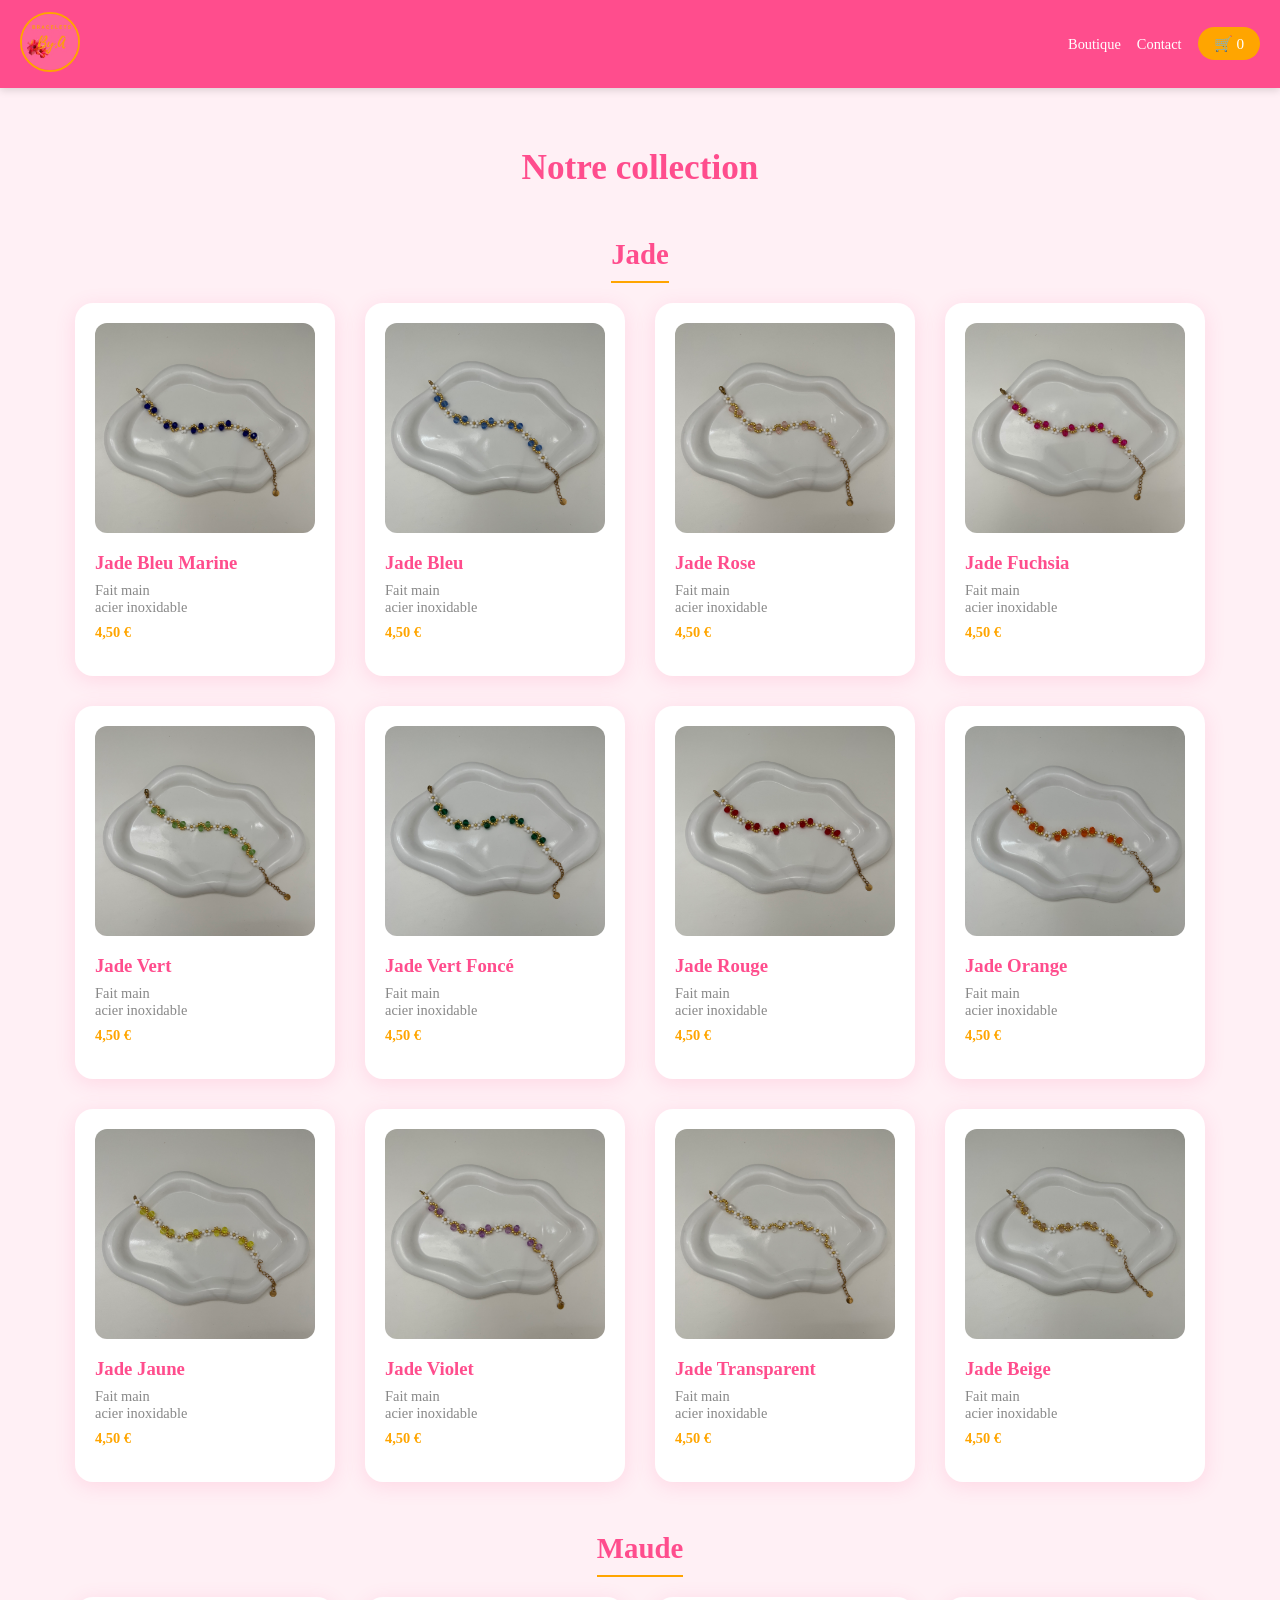
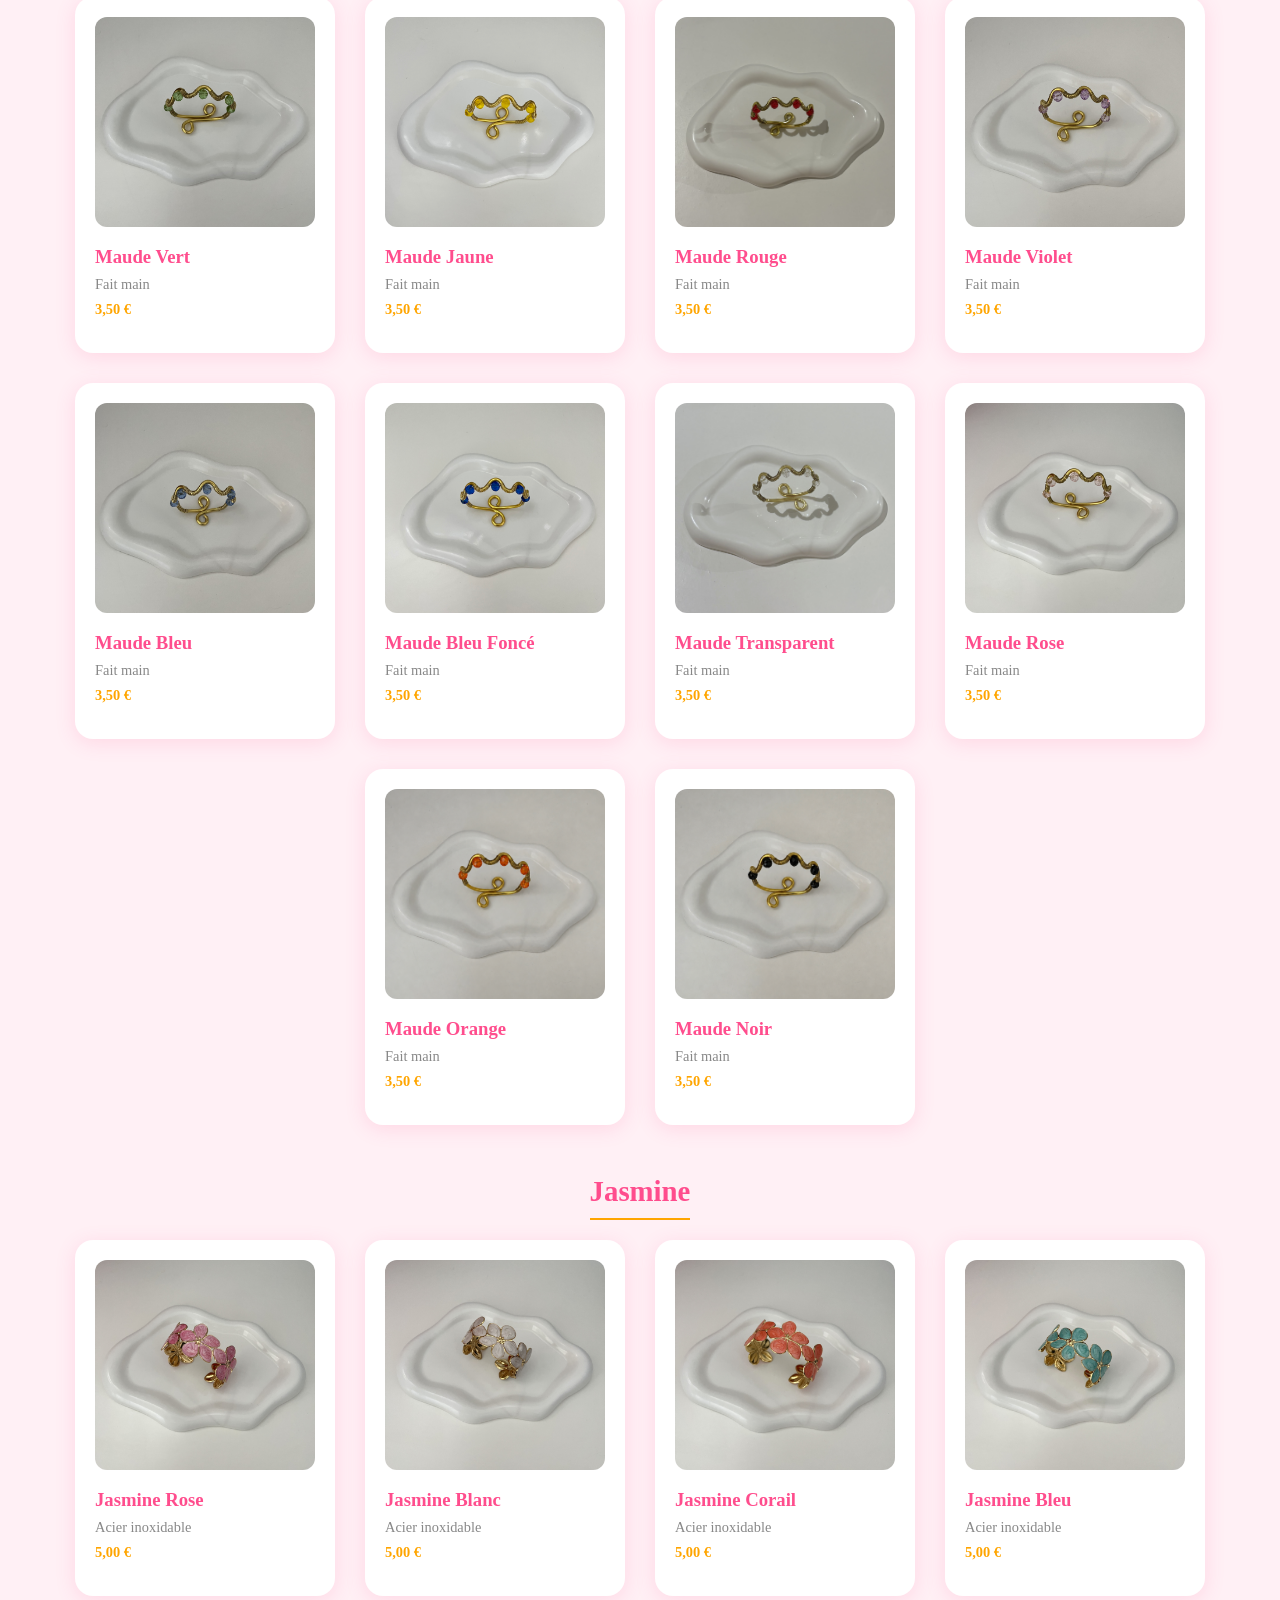
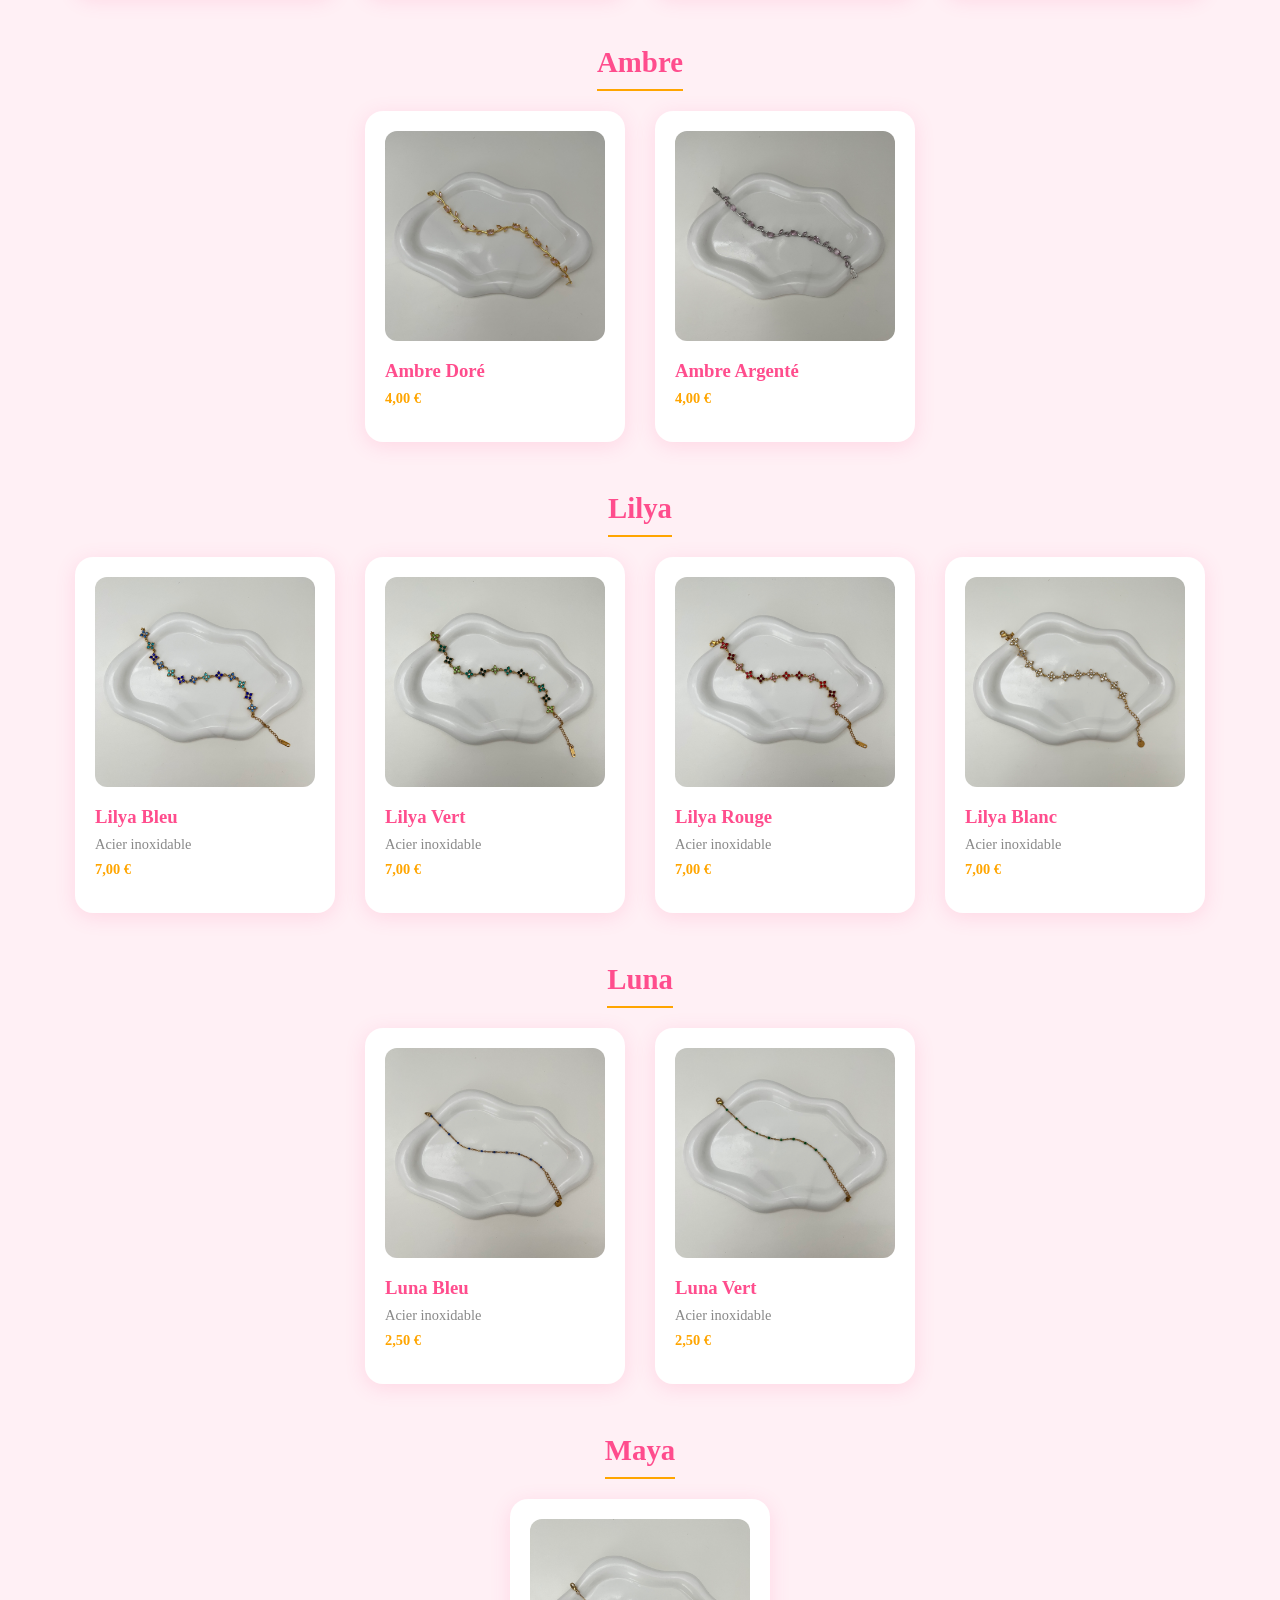
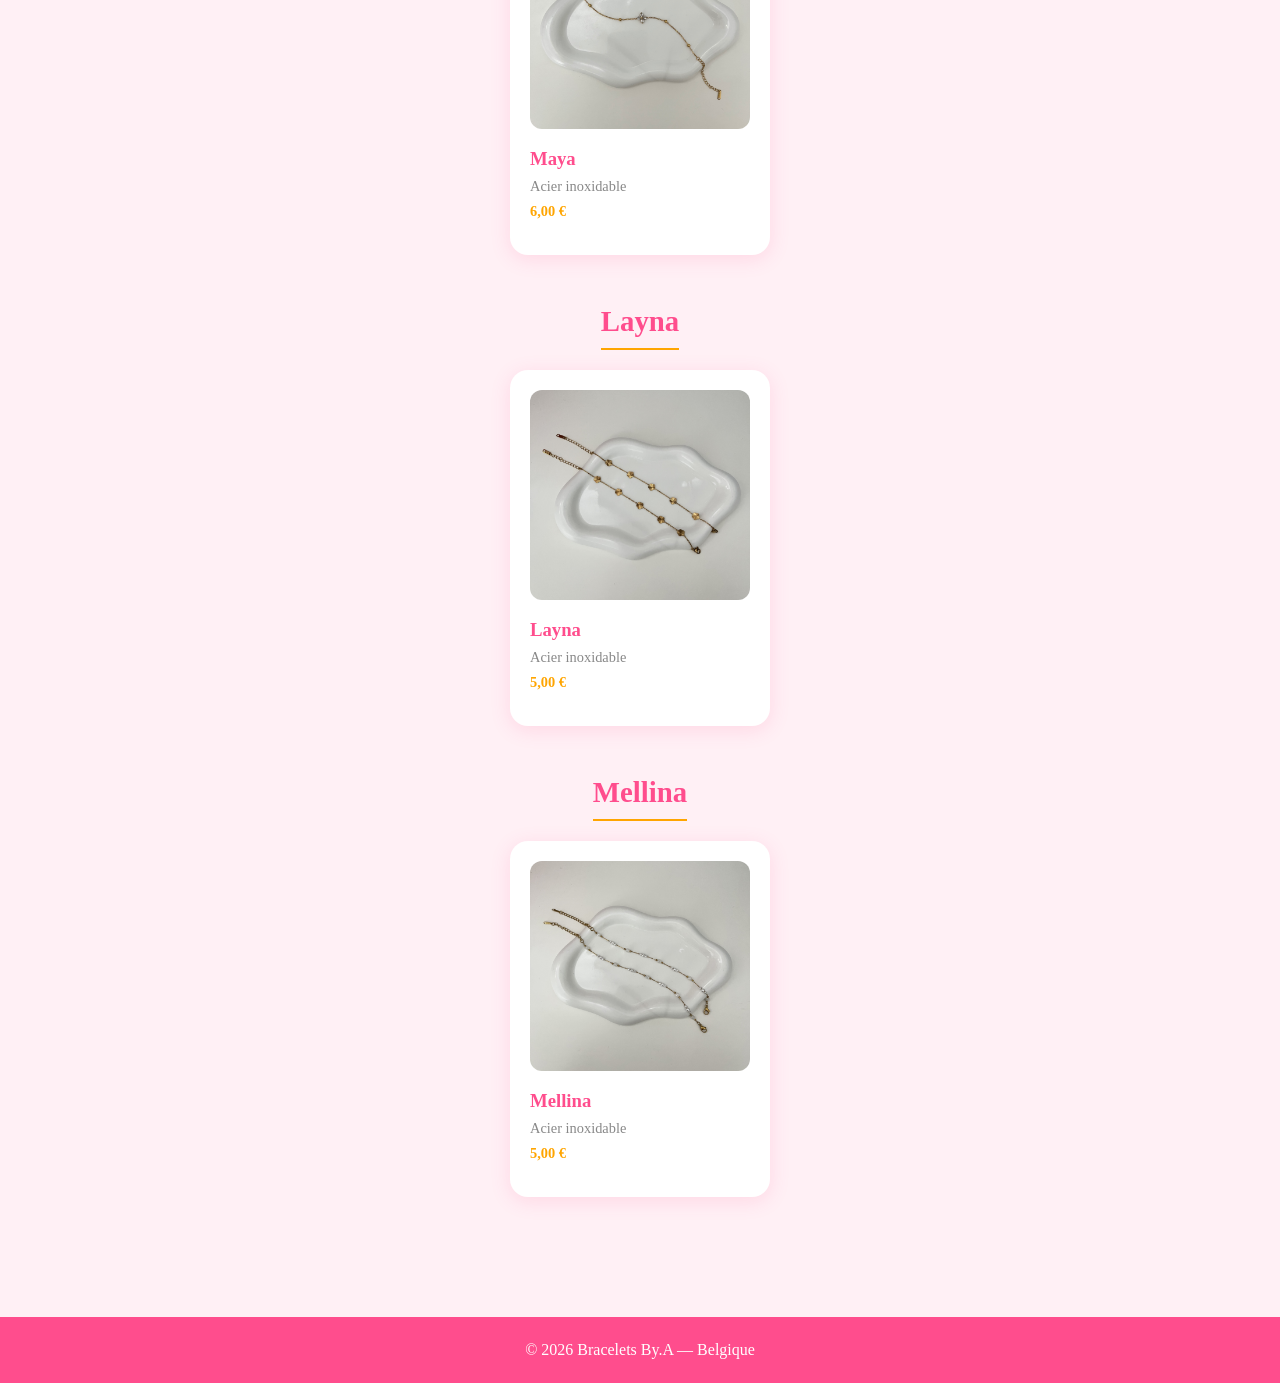
==== commit 491c30e2: "Stock automatique" ====
--- a/boutique.html
+++ b/boutique.html
@@ -34,7 +34,7 @@
         <p class="description">Fait main<br>acier inoxidable</p>
         <p class="prix">4,50 €</p>
       </a>
-      <a href="produit.html?nom=Jade Bleu&prix=4.50&photo=jadebleu.jpeg&stock= 3" class="carte">
+      <a href="produit.html?nom=Jade Bleu&prix=4.50&photo=jadebleu.jpeg&stock= 2" class="carte">
         <img src="images/jadebleu.jpeg" alt="Jade Bleu" />
         <h3>Jade Bleu</h3>
         <p class="description">Fait main<br>acier inoxidable</p>
@@ -88,7 +88,7 @@
         <p class="description">Fait main<br>acier inoxidable</p>
         <p class="prix">4,50 €</p>
       </a>
-        <a href="produit.html?nom=Jade Transparant&prix=4.50&photo=jadetransparant.jpeg&stock= 3" class="carte">
+        <a href="produit.html?nom=Jade Transparent&prix=4.50&photo=jadetransparant.jpeg&stock= 3" class="carte">
         <img src="images/jadetransparant.jpeg" alt="Jade Transparent" />
         <h3>Jade Transparent</h3>
         <p class="description">Fait main<br>acier inoxidable</p>
@@ -199,12 +199,12 @@
     <!-- Ambre -->
     <h3 class="categorie" id="ambre">Ambre</h3>
     <div class="produits">
-      <a href="produit.html?nom=Ambre Doré&prix=4.00&photo=ambredoré.jpeg&stock= 5" class="carte">
+      <a href="produit.html?nom=Ambre Doré&prix=4.00&photo=ambredoré.jpeg&stock= 3" class="carte">
         <img src="images/ambredoré.jpeg" alt="Ambre Doré" />
         <h3>Ambre Doré</h3>
         <p class="prix">4,00 €</p>
       </a>
-      <a href="produit.html?nom=Ambre Argenté&prix=4.00&photo=ambreargenté.jpeg&stock= 3" class="carte">
+      <a href="produit.html?nom=Ambre Argenté&prix=4.00&photo=ambreargenté.jpeg&stock= 1" class="carte">
         <img src="images/ambreargenté.jpeg" alt="Ambre Argenté" />
         <h3>Ambre Argenté</h3>
         <p class="prix">4,00 €</p>
@@ -214,13 +214,13 @@
   <!-- Lilya -->
     <h3 class="categorie" id="lilya">Lilya</h3>
     <div class="produits">
-      <a href="produit.html?nom=Lilya Bleu&prix=7.00&photo=lilyableu.jpeg&stock= 7" class="carte">
+      <a href="produit.html?nom=Lilya Bleu&prix=7.00&photo=lilyableu.jpeg&stock= 6" class="carte">
         <img src="images/lilyableu.jpeg" alt="Lilya Bleu" />
         <h3>Lilya Bleu</h3>
         <p class="description">Acier inoxidable</p>
         <p class="prix">7,00 €</p>
       </a>
-      <a href="produit.html?nom=Lilya Vert&prix=7.00&photo=lilyavert.jpeg&stock= 8" class="carte">
+      <a href="produit.html?nom=Lilya Vert&prix=7.00&photo=lilyavert.jpeg&stock= 7" class="carte">
         <img src="images/lilyavert.jpeg" alt="Lilya Vert" />
         <h3>Lilya Vert</h3>
         <p class="description">Acier inoxidable</p>
@@ -232,7 +232,7 @@
         <p class="description">Acier inoxidable</p>
         <p class="prix">7,00 €</p>
       </a>
-      <a href="produit.html?nom=Lilya Blanc&prix=7.00&photo=lilyablanc.jpeg&stock= 3" class="carte">
+      <a href="produit.html?nom=Lilya Blanc&prix=7.00&photo=lilyablanc.jpeg&stock= 1" class="carte">
         <img src="images/lilyablanc.jpeg" alt="Lilya Blanc" />
         <h3>Lilya Blanc</h3>
         <p class="description">Acier inoxidable</p>
--- a/style.css
+++ b/style.css
@@ -429,4 +429,40 @@
   padding: 4px 10px;
   border-radius: 6px;
   z-index: 10;
+}
+/* ── CHOIX DE LA ZONE DE LIVRAISON ── */
+.zone-livraison {
+  text-align: left;
+  margin-bottom: 25px;
+  background: white;
+  padding: 16px 20px;
+  border-radius: 12px;
+  box-shadow: 0 2px 10px rgba(255,77,141,0.1);
+}
+.zone-livraison label {
+  display: block;
+  font-weight: bold;
+  color: #ff4d8d;
+  margin-bottom: 10px;
+}
+.zone-livraison select {
+  width: 100%;
+  padding: 12px;
+  border: 2px solid #ffa500;
+  border-radius: 10px;
+  font-size: 1rem;
+  background: white;
+}
+.zone-livraison small {
+  display: block;
+  margin-top: 8px;
+  color: #888;
+}
+.message-merci {
+  background: #e8f9ee;
+  color: #1d7a3e;
+  padding: 16px 20px;
+  border-radius: 12px;
+  margin-bottom: 25px;
+  font-weight: bold;
 }
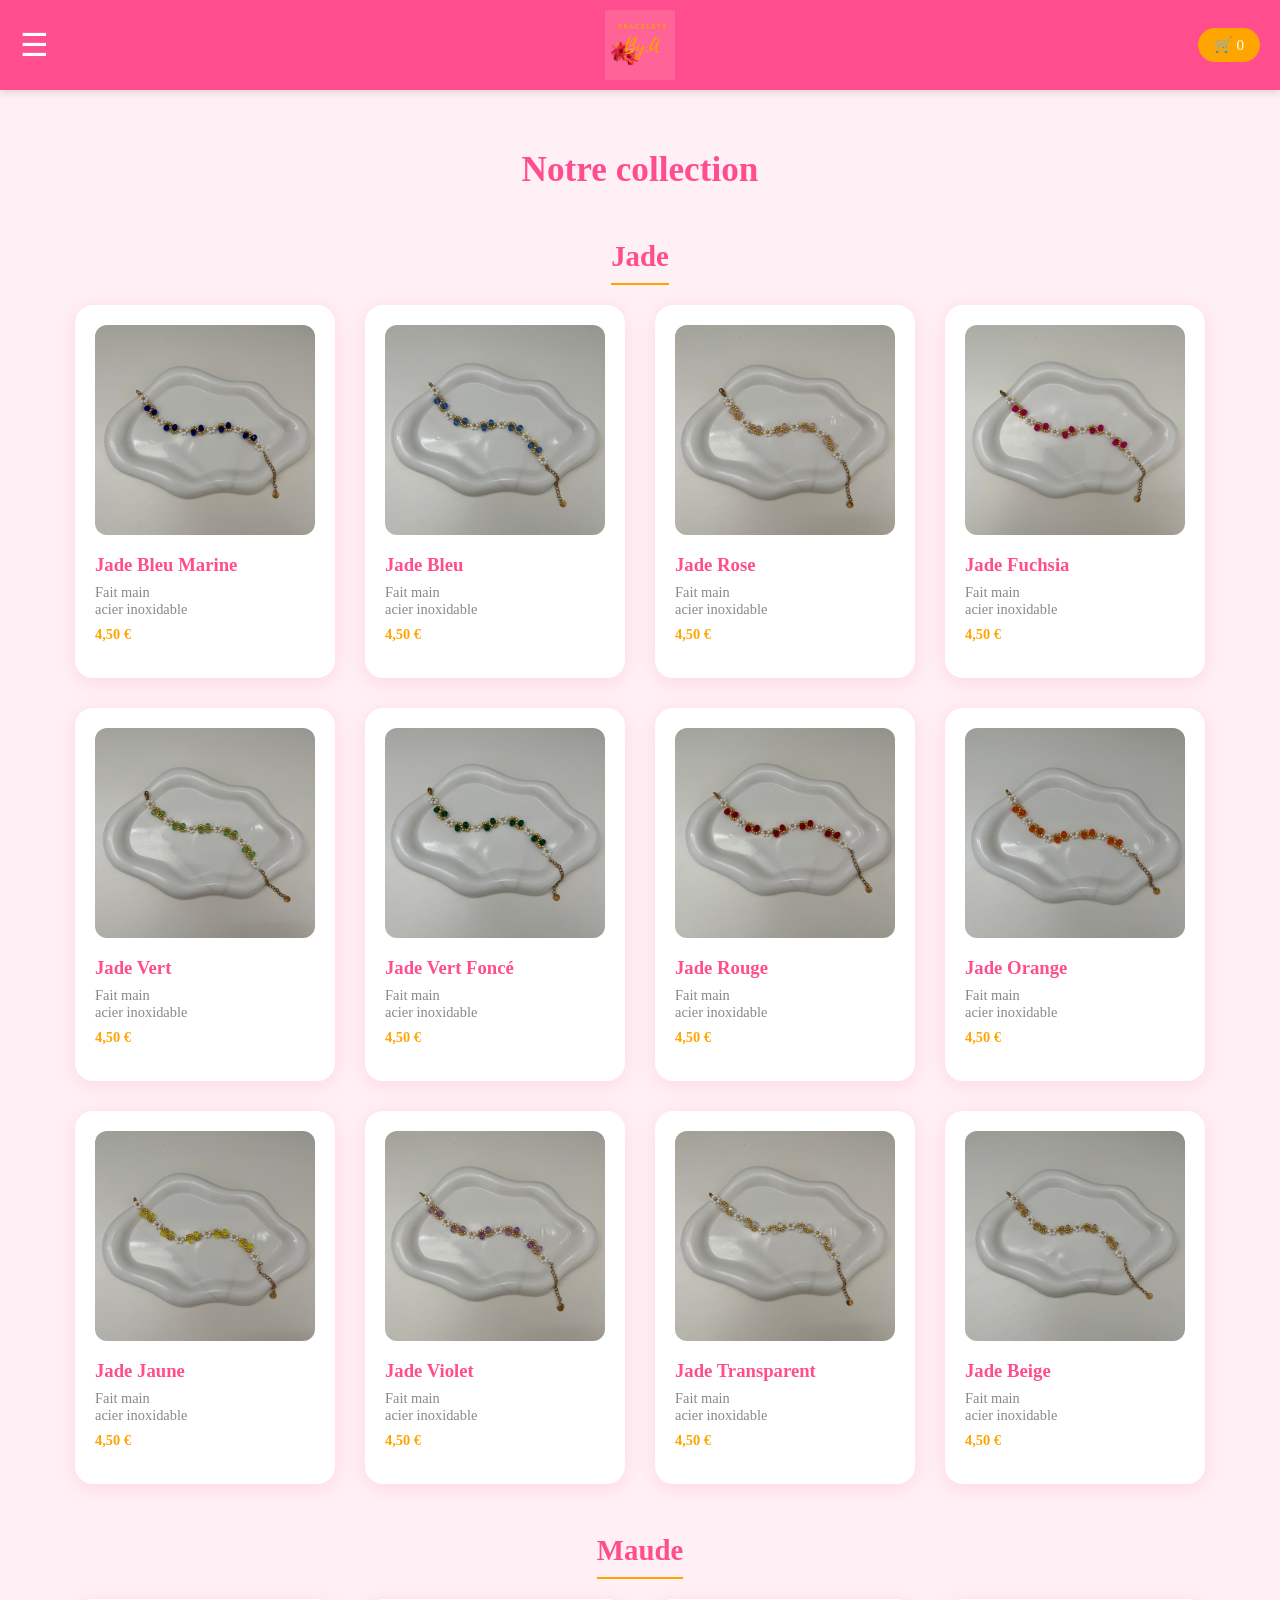
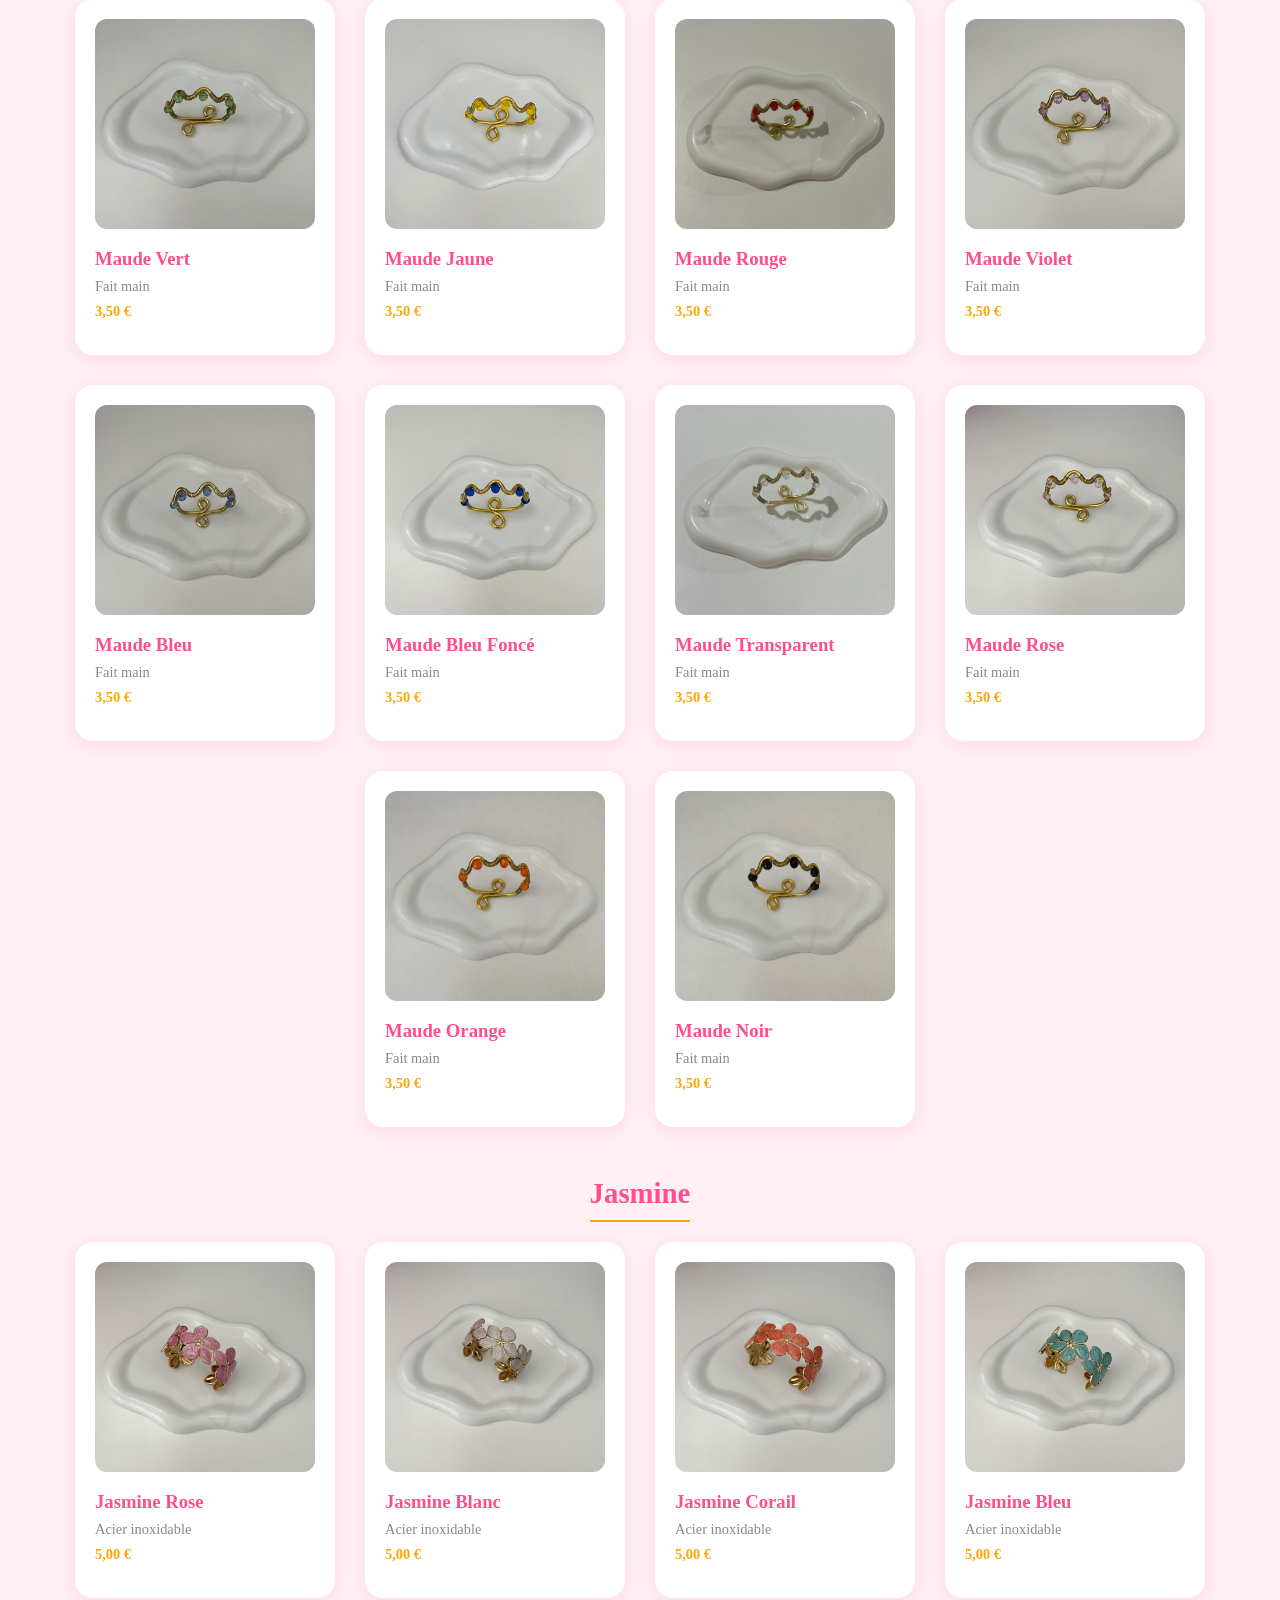
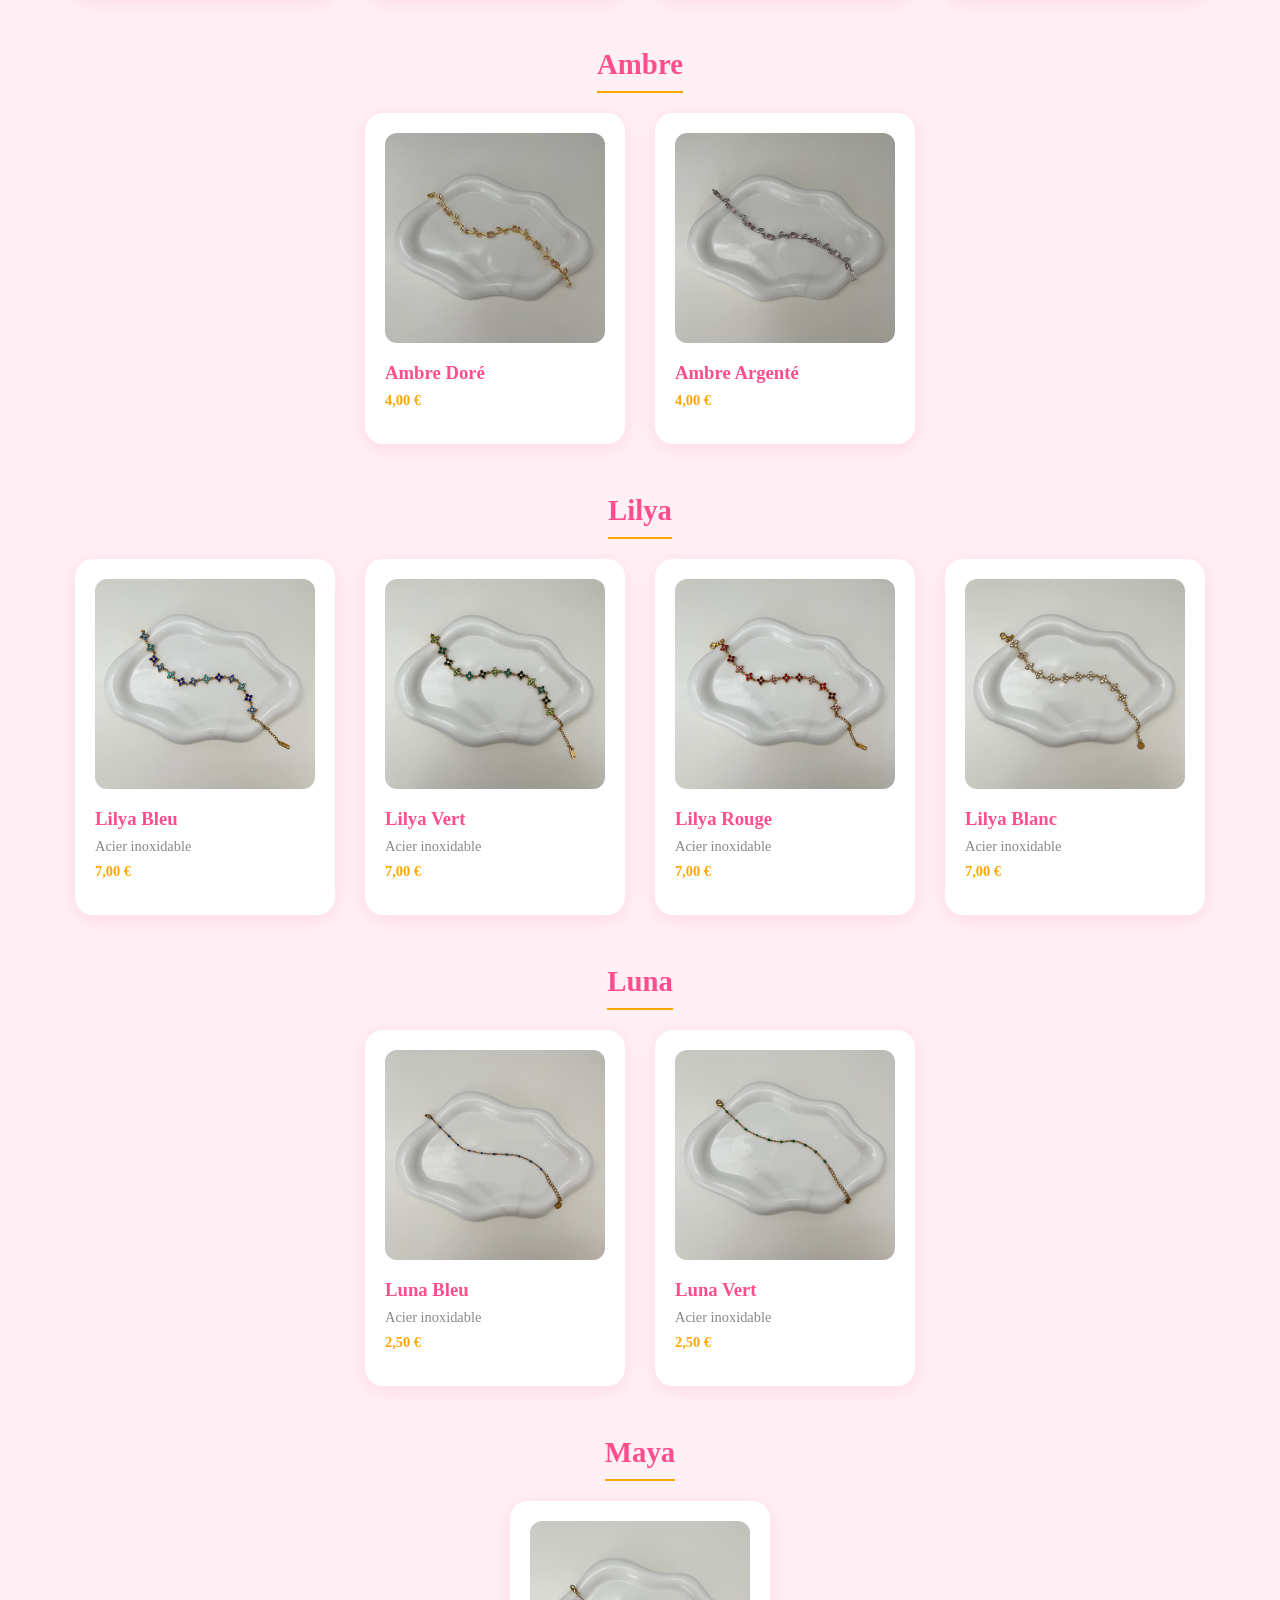
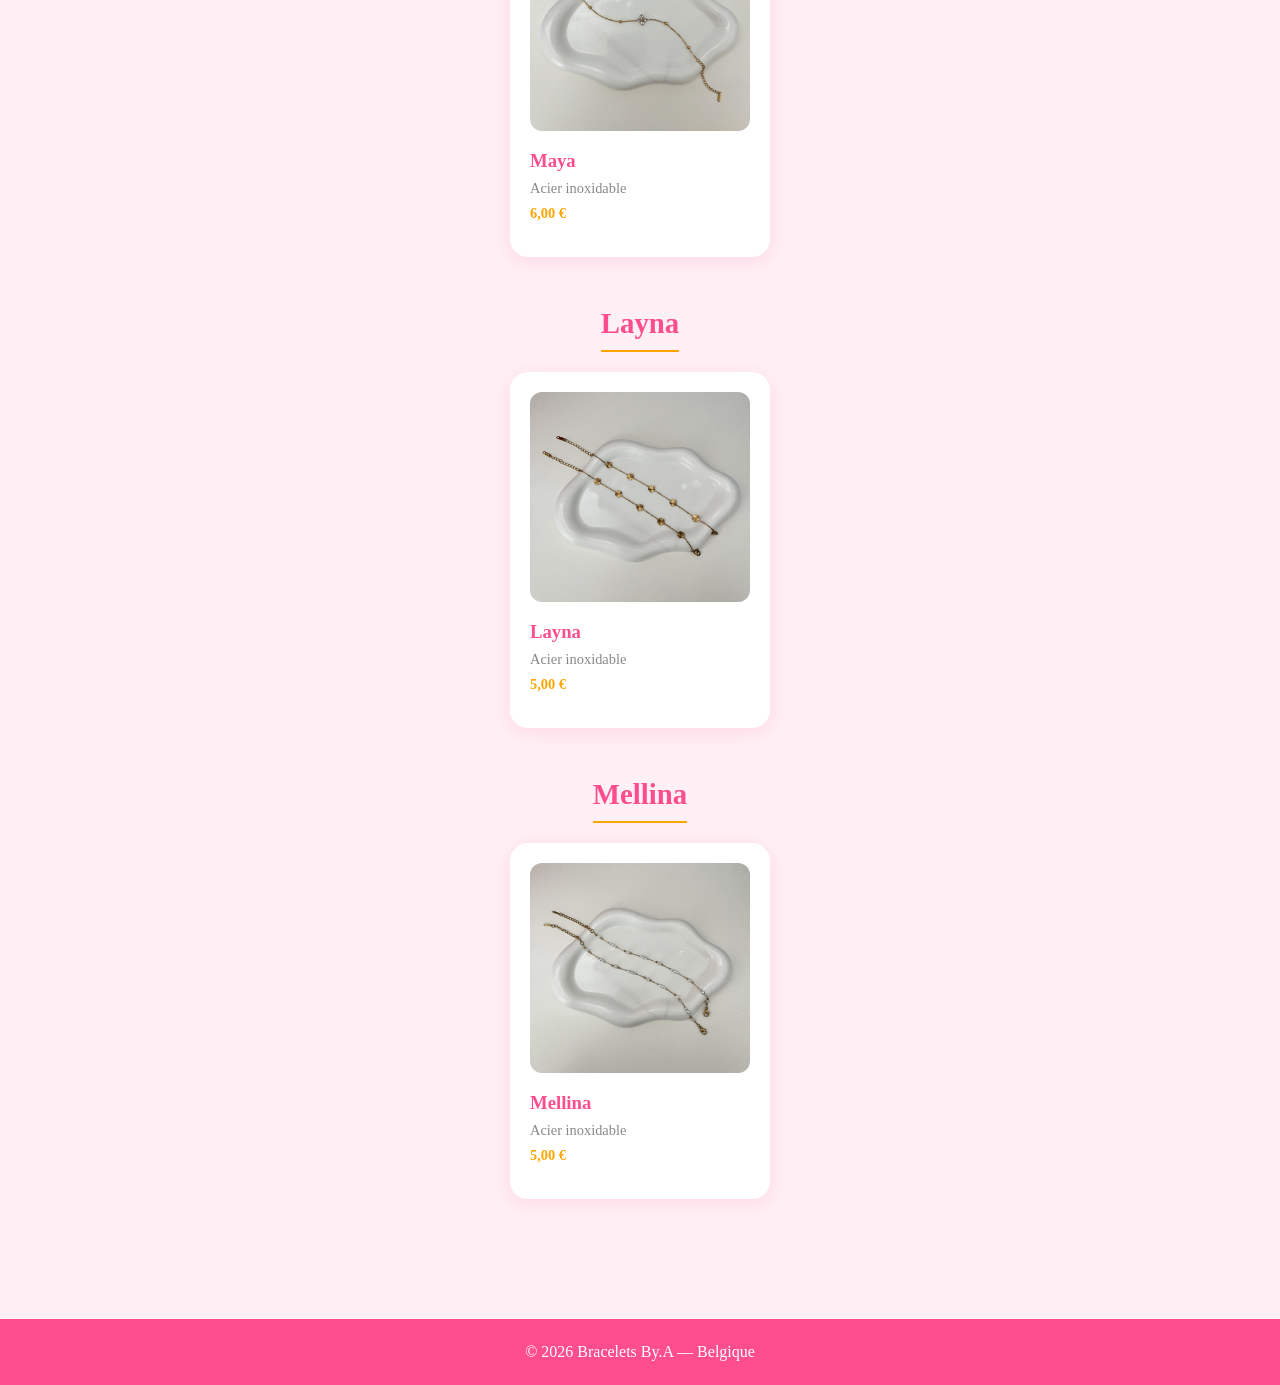
==== commit 0dd2400e: "tete" ====
--- a/boutique.html
+++ b/boutique.html
@@ -10,16 +10,21 @@
 <body>
 
   <header>
+    <div class="header-gauche">
+      <button class="burger" onclick="basculerMenu()" aria-label="Menu">☰</button>
+      <nav id="menu-liens">
+        <a href="boutique.html">Boutique</a>
+        <a href="contact.html">Contact</a>
+      </nav>
+    </div>
+
     <a href="index.html" class="logo">
       <img src="images/logo.png" alt="Bracelets By.A" />
     </a>
-    <nav>
-      <a href="boutique.html">Boutique</a>
-      <a href="contact.html">Contact</a>
-      <a href="panier.html" class="icone-panier">
-        🛒 <span id="compteur-panier">0</span>
-      </a>
-    </nav>
+
+    <a href="panier.html" class="icone-panier">
+      🛒 <span id="compteur-panier">0</span>
+    </a>
   </header>
 
   <section class="boutique">
--- a/style.css
+++ b/style.css
@@ -10,43 +10,81 @@
   color: #333;
 }
 
-/* ── HEADER ── */
+/* ── HEADER : ☰ à gauche, logo au centre, panier à droite ── */
 header {
   background-color: #ff4d8d;
-  padding: 12px 20px;
-  display: flex;
-  justify-content: space-between;
+  padding: 10px 20px;
+  display: grid;
+  grid-template-columns: 1fr auto 1fr;
   align-items: center;
-  gap: 20px;
+  gap: 10px;
   position: sticky;
   top: 0;
   z-index: 100;
   box-shadow: 0 2px 8px rgba(0,0,0,0.15);
 }
 
+.header-gauche {
+  display: flex;
+  align-items: center;
+  justify-self: start;
+}
+
 .logo img {
-  height: 60px;
-  width: 60px;
-  object-fit: cover;
-  border-radius: 50%;
-  border: 2px solid #ffa500;
-}
-
-nav a {
-  margin-left: 12px;
-  text-decoration: none;
-  color: white;
-  font-size: 0.9rem;
-}
-nav a:hover { text-decoration: underline; }
+  height: 70px;
+  width: auto;
+  object-fit: contain;
+  display: block;
+}
 
 .icone-panier {
+  justify-self: end;
   background-color: #ffa500;
   color: white !important;
+  text-decoration: none;
   padding: 8px 16px;
   border-radius: 20px;
   font-size: 0.95rem;
 }
+
+/* Bouton ☰ */
+.burger {
+  display: block;
+  background: none;
+  border: none;
+  color: white;
+  font-size: 2rem;
+  line-height: 1;
+  cursor: pointer;
+  padding: 0;
+}
+
+/* Menu déroulant (fermé par défaut) */
+#menu-liens {
+  display: none;
+  position: absolute;
+  top: 100%;
+  left: 0;
+  right: 0;
+  flex-direction: column;
+  align-items: stretch;
+  background-color: #ff4d8d;
+  padding: 5px 20px 10px;
+  box-shadow: 0 4px 8px rgba(0,0,0,0.15);
+}
+
+#menu-liens.ouvert {
+  display: flex;
+}
+
+#menu-liens a {
+  padding: 14px 0;
+  border-top: 1px solid rgba(255,255,255,0.3);
+  color: white;
+  text-decoration: none;
+  font-size: 1.1rem;
+}
+#menu-liens a:hover { text-decoration: underline; }
 
 /* ── HERO ── */
 .hero {
@@ -146,6 +184,7 @@
   color: inherit;
   display: block;
   box-sizing: border-box;
+  position: relative;
 }
 .carte:hover { transform: translateY(-6px); }
 .carte:visited { color: inherit; }
@@ -165,6 +204,23 @@
   color: #ffa500;
   margin-bottom: 15px !important;
 }
+.carte .prix {
+  color: #ffa500 !important;
+}
+
+/* ── BADGE ÉPUISÉ ── */
+.badge-epuise {
+  position: absolute;
+  top: 10px;
+  left: 10px;
+  background-color: #e05c5c;
+  color: white;
+  font-size: 0.75rem;
+  font-weight: bold;
+  padding: 4px 10px;
+  border-radius: 6px;
+  z-index: 10;
+}
 
 /* ── CATEGORIES ── */
 .categorie {
@@ -235,6 +291,43 @@
 #bouton-payer:hover { background-color: #ffa500; }
 #bouton-payer:disabled { background-color: #ccc; cursor: not-allowed; }
 
+/* ── CHOIX DE LA ZONE DE LIVRAISON ── */
+.zone-livraison {
+  text-align: left;
+  margin-bottom: 25px;
+  background: white;
+  padding: 16px 20px;
+  border-radius: 12px;
+  box-shadow: 0 2px 10px rgba(255,77,141,0.1);
+}
+.zone-livraison label {
+  display: block;
+  font-weight: bold;
+  color: #ff4d8d;
+  margin-bottom: 10px;
+}
+.zone-livraison select {
+  width: 100%;
+  padding: 12px;
+  border: 2px solid #ffa500;
+  border-radius: 10px;
+  font-size: 1rem;
+  background: white;
+}
+.zone-livraison small {
+  display: block;
+  margin-top: 8px;
+  color: #888;
+}
+.message-merci {
+  background: #e8f9ee;
+  color: #1d7a3e;
+  padding: 16px 20px;
+  border-radius: 12px;
+  margin-bottom: 25px;
+  font-weight: bold;
+}
+
 /* ── CONTACT ── */
 .contact {
   max-width: 600px;
@@ -320,44 +413,6 @@
 }
 .retour:hover { text-decoration: underline; }
 
-/* ── RESPONSIVE MOBILE ── */
-@media (max-width: 600px) {
-  header { padding: 12px 20px; }
-  .avantages { flex-direction: column; align-items: center; }
-  .boutique { padding: 40px 15px; }
-  .banniere { max-height: 200px; }
-  .produits {
-    gap: 15px;
-  }
-  .carte {
-    width: calc(50% - 8px);
-    padding: 12px;
-  }
-  .carte img {
-    height: 150px;
-  }
-  .page-produit {
-    flex-direction: column;
-  }
-  .produit-image img {
-    width: 100%;
-    height: 300px;
-  }
-  .banniere {
-    max-height: 350px;
-    object-fit: cover;
-  }
-
-  .bouton-hero {
-    background-color: #ff4d8d !important;
-    color: white !important;
-    text-decoration: none !important;
-  }
-
-  .bouton-hero:visited {
-    color: white !important;
-  }
-}
 /* ── CATEGORIES ACCUEIL ── */
 .categories-accueil {
   padding: 60px 40px;
@@ -405,64 +460,42 @@
   background: white;
 }
 
+/* ── RESPONSIVE MOBILE ── */
 @media (max-width: 600px) {
+  header { padding: 8px 15px; }
+  .logo img { height: 55px; }
+  .avantages { flex-direction: column; align-items: center; }
+  .boutique { padding: 40px 15px; }
+  .produits {
+    gap: 15px;
+  }
+  .carte {
+    width: calc(50% - 8px);
+    padding: 12px;
+  }
+  .carte img {
+    height: 150px;
+  }
+  .page-produit {
+    flex-direction: column;
+  }
+  .produit-image img {
+    width: 100%;
+    height: 300px;
+  }
+  .banniere {
+    max-height: 350px;
+    object-fit: cover;
+  }
+  .bouton-hero {
+    background-color: #ff4d8d !important;
+    color: white !important;
+    text-decoration: none !important;
+  }
+  .bouton-hero:visited {
+    color: white !important;
+  }
   .categories-accueil { padding: 40px 20px; }
   .categorie-carte { width: 150px; }
   .categorie-carte img { height: 150px; }
-}
-.carte .prix {
-  color: #ffa500 !important;
-}
-/* ── BADGE ÉPUISÉ ── */
-.carte {
-  position: relative;
-}
-
-.badge-epuise {
-  position: absolute;
-  top: 10px;
-  left: 10px;
-  background-color: #e05c5c;
-  color: white;
-  font-size: 0.75rem;
-  font-weight: bold;
-  padding: 4px 10px;
-  border-radius: 6px;
-  z-index: 10;
-}
-/* ── CHOIX DE LA ZONE DE LIVRAISON ── */
-.zone-livraison {
-  text-align: left;
-  margin-bottom: 25px;
-  background: white;
-  padding: 16px 20px;
-  border-radius: 12px;
-  box-shadow: 0 2px 10px rgba(255,77,141,0.1);
-}
-.zone-livraison label {
-  display: block;
-  font-weight: bold;
-  color: #ff4d8d;
-  margin-bottom: 10px;
-}
-.zone-livraison select {
-  width: 100%;
-  padding: 12px;
-  border: 2px solid #ffa500;
-  border-radius: 10px;
-  font-size: 1rem;
-  background: white;
-}
-.zone-livraison small {
-  display: block;
-  margin-top: 8px;
-  color: #888;
-}
-.message-merci {
-  background: #e8f9ee;
-  color: #1d7a3e;
-  padding: 16px 20px;
-  border-radius: 12px;
-  margin-bottom: 25px;
-  font-weight: bold;
 }
